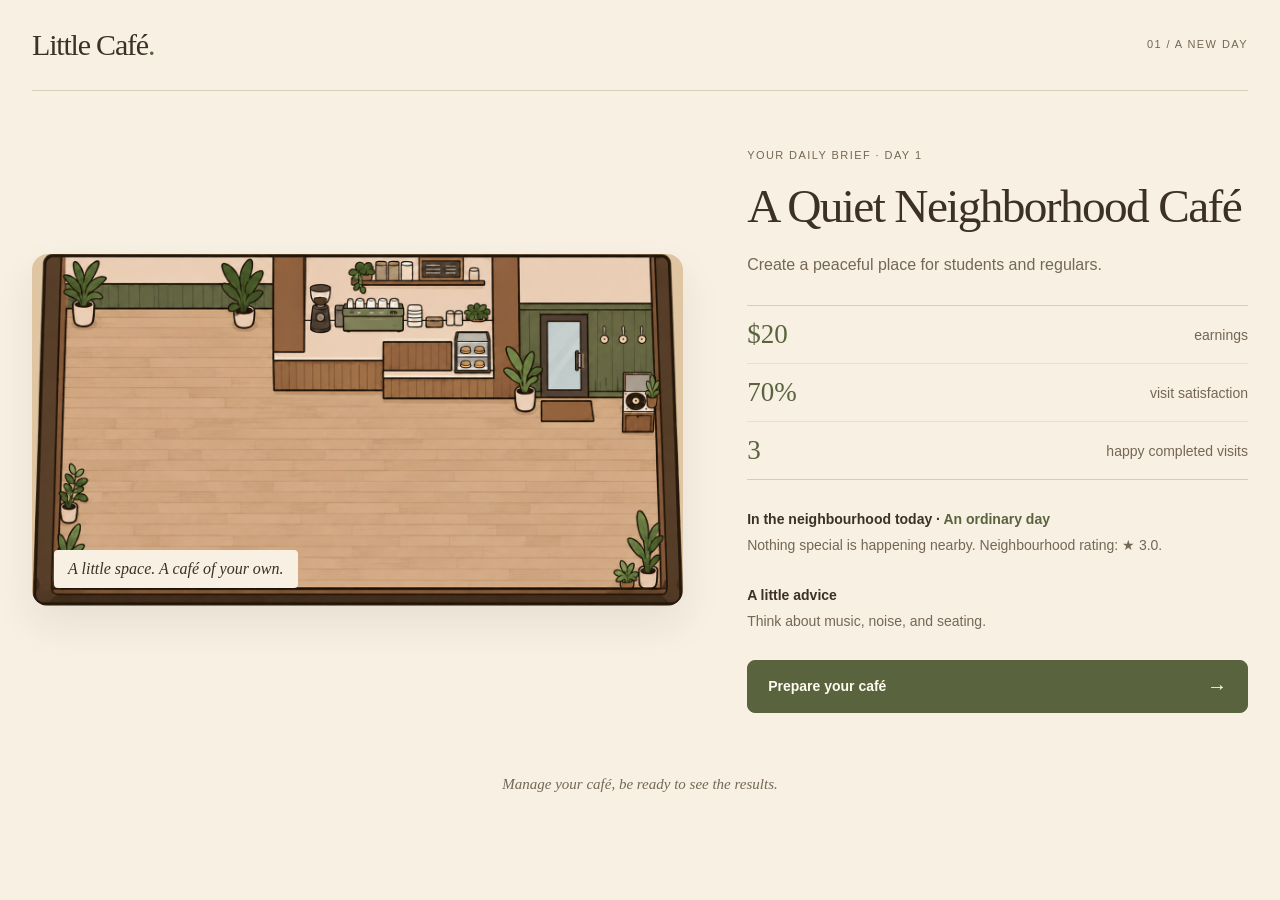
==== Tiny Café Game/index.html @ bda1842e "Game/customer interaction more present/visual" ====
<!DOCTYPE html>
<html lang="en">
<head>
  <meta charset="UTF-8">
  <meta name="viewport" content="width=device-width, initial-scale=1.0">
  <title>Little Café</title>
  <link rel="stylesheet" href="style.css">
</head>
<body>
  <section id="scenario" class="screen active" aria-labelledby="missionTitle">
    <header class="page-header">
      <span class="wordmark">Little Café<span class="wordmark-dot">.</span></span>
      <span class="step-label">01 / A new day</span>
    </header>
    <main class="briefing-layout">
      <div class="welcome-art">
        <img src="assets/scene.png" alt="A warm wooden café with an olive green counter and leafy plants.">
        <span class="art-caption">A little space. A café of your own.</span>
      </div>
      <div class="briefing-paper">
        <p class="eyebrow">Your daily brief · Day <span id="missionDay">1</span></p>
        <h1 id="missionTitle">A new day at the café</h1>
        <p id="missionDescription" class="intro"></p>
        <ul id="missionGoals" class="mission-goals" aria-label="Today's goals"></ul>
        <p class="hint"><span>In the neighbourhood today · <b id="trendTitle"></b></span><span id="trendText"></span></p>
        <p class="hint"><span>A little advice</span><span id="missionHint"></span></p>
        <button class="primary" onclick="showScreen('setup')">Prepare your café <span aria-hidden="true">→</span></button>
      </div>
    </main>
    <p class="page-note">Manage your café, be ready to see the results.</p>
  </section>

  <section id="setup" class="screen" aria-labelledby="setupTitle">
    <header class="page-header">
      <span class="wordmark">Little Café<span class="wordmark-dot">.</span></span>
      <span class="step-label">02 / Before opening · Day <span id="setupDay">1</span></span>
    </header>
    <div class="setup-heading">
      <div><h1 id="setupTitle">Make room for a good day.</h1></div>
      <div class="budget-total"><span>Available to spend</span><strong>$<span id="budget">150</span></strong></div>
    </div>
    <main class="setup-body">
      <div class="setup-preview">
        <canvas id="setupCanvas" width="1000" height="542" aria-label="Live preview of your café and its furniture"></canvas>
        <div class="preview-legend">
          <span>Click a table price tag to add seating</span><span hidden><b id="previewTables"></b><b id="previewWifi"></b><b id="previewSound"></b></span>
        </div>
        <section class="shop-catalogue" aria-labelledby="shopTitle">
          <div class="section-heading"><h2 id="shopTitle">Make it yours</h2><small>Click an item to buy</small></div>
          <div class="shop shop-grid">
            <button class="shop-card" data-upgrade="tables" data-cost="40" onclick="buyUpgrade('tables', 40)" aria-label="Buy an extra table for 40 dollars" title="More seats; more demand on your staff.">
              <span class="shop-card-art"><canvas id="shopTableCanvas" width="240" height="164" aria-hidden="true"></canvas></span>
              <span class="shop-card-caption"><span class="shop-card-name">Table</span><span id="tablesPrice" class="shop-card-price">$40</span></span>
              <span class="shop-card-detail"><span id="tables">3</span>/6 tables · <span id="shopTableSeats">2 seats next</span></span>
            </button>
            <button class="shop-card" data-upgrade="wifi" data-cost="50" onclick="buyUpgrade('wifi', 50)" aria-label="Upgrade Wi-Fi for 50 dollars" title="Attracts students; longer visits and a greater chance of a second drink.">
              <span class="shop-card-art shop-icon-art"><svg viewBox="0 0 64 64" fill="none" stroke="currentColor" stroke-width="3" stroke-linecap="round" aria-hidden="true"><path d="M10 25a34 34 0 0 1 44 0M18 34a22 22 0 0 1 28 0M26 43a10 10 0 0 1 12 0"/><circle cx="32" cy="51" r="2" fill="currentColor" stroke="none"/></svg></span>
              <span class="shop-card-caption"><span class="shop-card-name">Wi-Fi</span><span id="wifiPrice" class="shop-card-price">$50</span></span>
              <span class="shop-card-detail">Level <span id="wifi">0</span>/3 · longer visits</span>
            </button>
            <button class="shop-card" data-upgrade="sound" data-cost="45" onclick="buyUpgrade('sound', 45)" aria-label="Buy sound panels for 45 dollars" title="Reduces distraction, but also dampens the buzz between social guests.">
              <span class="shop-card-art shop-icon-art"><svg viewBox="0 0 64 64" fill="none" stroke="currentColor" stroke-width="3" stroke-linecap="round" stroke-linejoin="round" aria-hidden="true"><path d="M13 26h10l12-10v32L23 38H13zM44 25a13 13 0 0 1 0 14M51 19a22 22 0 0 1 0 26"/><path d="m12 51 40-40" stroke="var(--wood)" stroke-width="4"/></svg></span>
              <span class="shop-card-caption"><span class="shop-card-name">Acoustics</span><span id="soundPrice" class="shop-card-price">$45</span></span>
              <span class="shop-card-detail">Level <span id="sound">0</span>/3 · a quieter room</span>
            </button>
            <button id="hireButton" class="shop-card" onclick="hireStaff()" aria-label="Hire a barista for 60 dollars" title="Another pair of hands for the counter or floor.">
              <span class="shop-card-art shop-icon-art"><svg viewBox="0 0 64 64" fill="none" stroke="currentColor" stroke-width="3" stroke-linecap="round" stroke-linejoin="round" aria-hidden="true"><path d="M24 13v10l-9 10v23h34V33l-9-10V13zM24 13h16M24 23h16M25 37h14v9H25zM15 35 8 27M49 35l7-8"/></svg></span>
              <span class="shop-card-caption"><span class="shop-card-name">Barista</span><span id="staffPrice" class="shop-card-price">$60</span></span>
              <span class="shop-card-detail"><span id="staffCount">1</span>/3 staff · extra help</span>
            </button>
          </div>
        </section>
      </div>
      <aside class="setup-sidebar" aria-label="Shop and café settings">
        <div class="setup-settings">
          <h2>Today’s atmosphere</h2>
          <label for="price">Coffee price <strong>$<span id="priceValue">5</span></strong></label>
          <input type="range" id="price" min="3" max="8" value="5">
          <details class="shop-demand"><summary>Who will this price attract?</summary><div id="priceImpact" class="price-outlook" aria-label="Estimated usual-menu espresso demand by customer type"></div><p class="tradeoff-note">Students pay $1 less.</p></details>
          <label for="music">Music volume <strong><span id="musicValue">3</span>/10</strong></label>
          <input type="range" id="music" min="0" max="10" value="3">
        </div>
        <details class="shop-prep">
          <summary><span>Supplies</span><small id="shopStockSummary"></small></summary>
          <div class="counter-prep"><div id="setupSupplies"></div><p class="muted">Unused supplies carry over.</p></div>
        </details>
        <details class="shop-prep">
          <summary><span>Today’s special</span><small id="shopSpecialSummary">Usual menu</small></summary>
          <div class="counter-prep">
          <label for="specialKind">Offer</label><select id="specialKind" onchange="setDailySpecial()"><option value="none">Usual menu only</option><option value="quick">Express espresso</option><option value="pastry">Coffee + pastry</option></select>
          <div class="special-fields"><label for="specialPrice">Price ($)<input id="specialPrice" type="number" min="2" max="12" step="1" value="4" onchange="setDailySpecial()"></label><label for="specialLimit">Quantity<input id="specialLimit" type="number" min="1" max="10" step="1" value="5" onchange="setDailySpecial()"></label></div>
          <p id="specialDescription" class="muted"></p>
          </div>
        </details>
        <footer class="setup-actions">
          <p id="message" role="status"></p>
          <button class="primary" onclick="startDay()">Open the doors <span aria-hidden="true">→</span></button>
        </footer>
      </aside>
    </main>
  </section>

  <section id="play" class="screen" aria-label="Café gameplay">
    <div class="game-layout">
      <header class="game-header">
        <div class="game-heading"><span class="wordmark">Little Café<span class="wordmark-dot">.</span></span><p id="activeMission"></p><p id="phaseLine"><b id="phaseName"></b> · <span id="trendName"></span></p></div>
        <div class="game-stats" aria-label="Today's progress">
          <div class="time-stat"><span>Time left</span><strong><span id="time">60</span><small>s</small></strong></div>
          <div><span>Earnings</span><strong>$<span id="sales">0</span><small> / $<span id="salesGoal">20</span></small></strong></div>
          <div><span>Happy visits</span><strong><span id="happy">0</span><small> / <span id="happyGoal">3</span></small></strong></div>
        </div>
      </header>
      <div class="manager-toolbar">
        <button id="pauseButton" onclick="togglePause()">⏸ Pause</button>
        <label>Pace <select id="speedControl" onchange="gameSpeed = Number(this.value)"><option value="0.65">Slow</option><option value="1">Normal</option></select></label>
        <button id="counterStatus" onclick="openFocus('machine')">Counter supplies & tray</button>
        <span id="roomStatus">♫ <span id="liveNoiseLabel">Quiet</span></span>
      </div>
      <div id="managerWork" class="manager-work" hidden><span id="managerTaskName"></span><progress id="managerTaskProgress" value="0" max="100" aria-label="Your task progress"></progress></div>
      <div class="room-workspace">
        <main id="cafeArea" class="cafe-area">
          <div id="sceneStage" class="scene-stage">
            <canvas id="cafeCanvas" width="1000" height="542" aria-label="Drag a guest to another table to move their whole party. Click guests or tables for actions, or the machine for drink orders."></canvas>
            <div id="seatingPreviewTip" class="seating-preview-tip" hidden role="status" aria-live="polite"></div>
            <section id="problemPopover" class="problem-popover" hidden aria-labelledby="problemPopoverTitle"></section>
            <div id="carryingBanner" class="carrying-banner" role="status" hidden></div>
            <section id="sceneActionPanel" class="service-dock scene-action-panel" hidden aria-labelledby="orderStatus">
              <div class="scene-panel-heading"><div class="service-instruction"><strong id="orderStatus">Select a guest, table, or request</strong><p id="serviceHelp">Staff handle orders and delivery. You manage the room.</p></div><button class="scene-panel-close" onclick="openFocus('none')" aria-label="Close actions">×</button></div>
              <div id="focusControls" class="focus-controls"></div>
              <div id="customerControls" class="customer-controls" hidden>
                <div class="customer-summary"><span id="selectedCustomer">None</span><label for="selectedPatience" id="patienceLabel">Patience</label><progress id="selectedPatience" max="100" value="100">100%</progress></div>
                <div id="partyOrderList" class="party-orders" aria-label="Party drink orders"></div>
                <div class="table-actions main-actions">
                  <button id="helpDrinkButton" onclick="helpSelectedDrink()">☕ Help deliver</button>
                  <button id="priorityButton" onclick="customerAction('priority')">↑ Prioritize</button>
                  <button id="waterButton" onclick="offerWater()">💧 Water · $2</button>
                  <button id="calmButton" onclick="customerAction('calm')">🤫 Ask for quiet</button>
                </div>
                <p id="customerIssue"></p>
                <details class="more-actions"><summary>Other actions & keyboard move</summary><div class="table-actions">
                  <label>Move party to <select id="moveTable"></select></label><button id="moveButton" onclick="moveSelectedParty()">Move · mood −4 each</button>
                  <button id="refundButton" onclick="customerAction('refund')">Refund · $3 / mood +25</button><button id="finishButton" onclick="customerAction('finish')">Finish visit · mood −8 each</button>
                </div></details>
                <span id="waterStatus" class="water-status" role="status"></span>
              </div>
            </section>
          </div>
          <p id="dragHint" class="drag-hint" role="status" hidden></p>
          <div id="roomInsights" class="room-insights" aria-label="Live table relationships"></div>
          <div class="visual-legend compact-legend" aria-label="Room status key">
            <span title="Drag a guest to move their party">↔ Move</span>
            <span title="A filling cup shows brewing progress">☕ Brewing</span>
            <span title="A check marks a drink ready for delivery">✓ Ready</span>
            <span title="Patience rings appear for selected guests or urgent waits">◔ Patience</span>
            <span class="company-key" title="Olive connections show helpful company">+ Company</span>
            <span class="distraction-key" title="Rust warnings show a problem or distraction">! Needs help</span>
          </div>
          <div class="staff-row" id="staffRow" aria-label="Staff"></div>
        </main>
        <aside class="attention-panel" aria-label="Needs attention">
          <h2>Needs attention</h2>
          <section id="seatingPlanner" class="seating-planner" hidden aria-labelledby="seatingPlannerTitle">
            <button class="text-button" onclick="openFocus('none')">← Back to the waiting list</button>
            <h3 id="seatingPlannerTitle">Seating forecast</h3>
            <div id="seatingOptions"></div>
          </section>
          <section class="waiting-room" aria-label="Waiting parties"><h3>🚪 At the door</h3><div id="waitingList"></div></section>
          <section class="inbox" aria-labelledby="inboxTitle"><h3 id="inboxTitle">💬 Requests <small id="inboxCount"></small></h3><div id="inboxList"></div></section>
          <section class="board" aria-labelledby="boardTitle"><h3 id="boardTitle">🔖 Bookings</h3><div id="boardList"></div></section>
          <section aria-label="Problems to handle"><h3>On the floor</h3><div id="problemList"></div></section>
          <section aria-label="Customer concerns"><h3>⚑ In the room</h3><div id="concernList"></div></section>
        </aside>
      </div>
      <p id="actionFeedback" class="action-feedback" role="status" aria-live="polite">Choose a waiting group to seat them.</p>
      <footer class="game-footer">
        <div class="music-control"><label for="liveMusic">♫ Music</label><input type="range" id="liveMusic" min="0" max="10" value="3"><output id="liveMusicValue" for="liveMusic">3</output></div>
        <button class="text-button" onclick="endDay()">Close early</button>
      </footer>
      <div class="game-drawers"><details><summary>Room overview</summary><div id="roomOverview" class="table-actions" aria-label="Select a table"></div></details>
        <details id="dayDetails"><summary>Day details</summary><div class="identity-bar"><span>Café identity</span><div class="identity-track"><i id="id-student" style="background:#90a8bb">Students</i><i id="id-social" style="background:#d99c88">Social</i><i id="id-regular" style="background:#d6b274">Regulars</i></div></div><div class="detail-stats">
          <div><span>Orders served</span><strong id="served">0</strong></div>
          <div><span>Turned away</span><strong id="turnedAway">0</strong></div>
          <div><span>Noise level</span><strong id="noise">0</strong></div>
          <div><span>Visit satisfaction</span><strong><span id="liveSatisfaction">0</span>% <small>/ <span id="satisfactionGoal">70</span>%</small></strong></div>
        </div><p class="muted">Happy visits and satisfaction count when customers finish their visit. Water costs are included in earnings.</p></details>
        <details id="eventHistory"><summary>Event history</summary><p id="gameMessage">The doors are open.</p><div id="eventLog"></div></details>
        <details><summary>How to play</summary><p>Room symbols: brief hearts or study marks show helpful neighbours; exclamation marks show distraction. Bright connections and signed mood segments appear when an effect starts, then fade. Hover or focus a seating option to preview a named consequence. Small filling cups show brewing; checks mark ready drinks. Patience rings appear when a guest is selected or needs attention. Olive links mean good company; rust links mean distraction. Warm floor shading indicates noise. Bookmarks mark reserved tables. A ring and countdown beside a warning show cleaning or repair progress.</p><p>Choose a waiting group, then a highlighted table or a table button. Drag any seated guest to a highlighted table to move their whole party. Time is held while dragging; release outside a table or press Escape to cancel. Moving costs 4 mood per guest, keeps their drinks, and leaves the old table dirty. You can also move parties using the menu under Other actions. Staff take orders, brew, and deliver automatically while working. Hover or select a table to see its occupancy. Click guests to see their party’s drinks and relevant actions. The machine opens the counter: use Supplies to restock, Tray to load or deliver, Special to manage the offer, and Orders to see named drinks. Pick up a ready order to highlight its recipient, then click that guest or Deliver. Your tray holds up to three drinks. Load it at the counter, then click a highlighted table or its Serve button to deliver that table's drinks. Staff leave carried drinks alone. Cups, milk and pastries are finite: restock at the counter or pay extra for delivery. Specials change arrivals and visit length. Student visits last at most 20 seconds after their first drink. Content students may ask for one more tea or espresso; Wi-Fi makes this more likely. Follow-up drinks keep the original departure time. Click a spill or warning marker to handle it yourself or delegate. Your physical tasks take time, while seating and decisions remain available. Unfinished supply orders are refunded at closing. Water refills one guest’s patience for $2; asking a social party for quiet reduces noise for 12 seconds. Bookings and requests open here too. Pause freezes timers while you decide.</p></details>
      </div>
    </div>
  </section>

  <section id="results" class="screen" aria-labelledby="resultTitle">
    <header class="page-header"><span class="wordmark">Little Café<span class="wordmark-dot">.</span></span><span class="step-label">04 / After closing</span></header>
    <main class="receipt">
      <p class="eyebrow">Little Café · Daily receipt</p>
      <h1 id="resultTitle">Day complete</h1>
      <p id="resultMessage" class="muted"></p>
      <div id="resultGoals" class="result-goals"></div>
      <div class="receipt-total"><span>Money for your next day</span><strong>$<span id="resultMoney">0</span></strong></div>
      <section id="emergenceSummary" class="emergence-summary" hidden aria-labelledby="emergenceSummaryTitle">
        <h2 id="emergenceSummaryTitle">Moments that shaped the day</h2>
        <ul id="emergenceMoments"></ul>
      </section>
      <section class="reviews" aria-labelledby="reviewsTitle">
        <h2 id="reviewsTitle">What people said</h2>
        <p id="resultRating" class="muted"></p>
        <div id="resultReviews"></div>
      </section>
      <details class="receipt-details"><summary>A closer look at your day</summary>
        <h2>Customer visits</h2><p id="resultCustomers"></p>
        <h2>Your choices & their effects</h2><p id="resultEffects"></p>
        <h2>Your café's character</h2><p id="resultIdentity"></p>
        <h2>What happened, and why</h2><p id="resultStory"></p>
      </details>
      <button class="primary" onclick="nextDay()">A new day <span aria-hidden="true">→</span></button>
    </main>
  </section>
  <script src="script.js"></script>
</body>
</html>
---- Tiny Café Game/style.css ----
:root {
  --paper: #f7f0e3;
  --cream: #fffaf0;
  --ink: #3d3025;
  --muted: #766755;
  --olive: #59633d;
  --olive-light: #e5e7d7;
  --wood: #a7784e;
  --line: #d9cbb5;
  --water: #467080;
  --rust: #98573c;
  font-family: -apple-system, BlinkMacSystemFont, "Segoe UI", sans-serif;
  color: var(--ink);
  background: var(--paper);
  font-synthesis: none;
}

* {
  box-sizing: border-box;
}

body {
  margin: 0;
}

[hidden] {
  display: none !important;
}

button,
input {
  font: inherit;
}

button {
  border: 1px solid var(--line);
  border-radius: 8px;
  background: var(--cream);
  color: var(--ink);
  padding: 10px 16px;
  cursor: pointer;
  font-size: 14px;
  font-weight: 600;
  transition: background .15s;
}

button:hover:not(:disabled) {
  background: var(--olive-light);
}

button:disabled {
  opacity: .5;
  cursor: default;
}

button:focus-visible,
summary:focus-visible,
input:focus-visible {
  outline: 3px solid var(--wood);
  outline-offset: 4px;
}

.primary {
  background: var(--olive);
  color: var(--cream);
  border-color: var(--olive);
  display: flex;
  align-items: center;
  justify-content: space-between;
  gap: 30px;
  padding: 14px 20px;
}

.primary:hover:not(:disabled) {
  background: #454e2d;
}

.primary span {
  font-size: 20px;
  font-weight: 400;
}

h1,
h2,
h3,
.wordmark {
  font-family: Georgia, "Times New Roman", serif;
  font-weight: 400;
}

h1 {
  font-size: clamp(32px, 3.7vw, 52px);
  line-height: 1.08;
  margin: 0 0 20px;
  letter-spacing: -.035em;
}

h2 {
  font-size: 23px;
  margin: 0;
}

h3 {
  font-size: 19px;
  margin: 0 0 5px;
}

p {
  line-height: 1.6;
}

.screen {
  display: none;
  width: min(100% - 64px, 1320px);
  margin: 0 auto;
  padding-bottom: 40px;
}

.screen.active {
  display: block;
}

.page-header {
  display: flex;
  justify-content: space-between;
  align-items: center;
  gap: 20px;
  padding: 28px 0;
  border-bottom: 1px solid var(--line);
  margin-bottom: 38px;
}

.wordmark {
  font-size: 30px;
  letter-spacing: -.04em;
  white-space: nowrap;
}

.wordmark-dot {
  color: var(--olive);
}

.step-label,
.eyebrow {
  text-transform: uppercase;
  font-size: 11px;
  letter-spacing: .13em;
  color: var(--muted);
  line-height: 1.6;
}

.eyebrow {
  margin: 0 0 16px;
}

.muted,
small {
  color: var(--muted);
}

.briefing-layout {
  display: grid;
  grid-template-columns: 1.3fr 1fr;
  align-items: center;
  gap: clamp(30px, 5vw, 80px);
  min-height: 65vh;
}

.welcome-art {
  position: relative;
  aspect-ratio: 1416 / 767;
  overflow: hidden;
  border-radius: 16px;
  background: #dfc5a1;
  box-shadow: 0 18px 40px #49362615;
}

.welcome-art img {
  position: absolute;
  width: 102.26%;
  max-width: none;
  left: -1.27%;
  top: -20.73%;
}

.art-caption {
  position: absolute;
  bottom: 18px;
  left: 22px;
  right: 22px;
  font: italic 16px Georgia, serif;
  background: var(--paper);
  padding: 10px 14px;
  border-radius: 4px;
  width: fit-content;
}

.briefing-paper {
  padding: 18px 0;
}

.intro {
  color: var(--muted);
  font-size: 16px;
}

.mission-goals {
  list-style: none;
  padding: 0;
  margin: 28px 0;
  border-block: 1px solid var(--line);
}

.mission-goals li {
  display: flex;
  justify-content: space-between;
  gap: 20px;
  align-items: center;
  padding: 13px 0;
}

.mission-goals li + li {
  border-top: 1px solid #d9cbb575;
}

.mission-goals strong {
  font: 27px Georgia, serif;
  color: var(--olive);
}

.mission-goals span {
  font-size: 14px;
  color: var(--muted);
}

.hint {
  margin: 0 0 28px;
  color: var(--muted);
  font-size: 14px;
}

.hint > span:first-child {
  display: block;
  color: var(--ink);
  font-weight: 600;
  margin-bottom: 3px;
}

.briefing-paper > button {
  width: 100%;
}

.page-note {
  color: var(--muted);
  font: italic 15px Georgia, serif;
  text-align: center;
  margin-top: 45px;
}

/* Prepare: let the artwork breathe beside a short, readable shopping list. */

.setup-heading {
  display: flex;
  justify-content: space-between;
  gap: 20px;
  align-items: center;
  margin-bottom: 25px;
}

.setup-heading .eyebrow {
  margin-bottom: 8px;
}

.setup-heading h1 {
  margin: 0;
}

.budget-total {
  text-align: right;
}

.budget-total > span {
  color: var(--muted);
  font-size: 12px;
  display: block;
}

.budget-total > strong {
  font: 38px Georgia, serif;
  color: var(--olive);
}

.setup-body {
  display: grid;
  grid-template-columns: minmax(0, 1.9fr) minmax(285px, 1fr);
  gap: 36px;
  align-items: start;
}

canvas {
  display: block;
  width: 100%;
  aspect-ratio: 1000 / 542;
  object-fit: contain;
}

#setupCanvas,
#cafeCanvas {
  border-radius: 12px;
  background: #dfc5a1;
}

#setupCanvas {
  height: auto;
  margin-top: 6px;
}

.preview-legend {
  display: flex;
  gap: 22px;
  flex-wrap: wrap;
  font-size: 12px;
  color: var(--muted);
  padding: 17px 0;
  border-bottom: 1px solid var(--line);
}

.preview-legend b {
  color: var(--ink);
  font-weight: 600;
}

.prediction-box {
  max-width: 650px;
  padding-top: 23px;
}

.prediction-box h2 {
  font-size: 21px;
}

.prediction-box p {
  font-size: 14px;
  color: var(--muted);
  margin: 8px 0 0;
}

.setup-sidebar {
  padding: 5px 0 0 25px;
  border-left: 1px solid var(--line);
}

.section-heading {
  display: flex;
  justify-content: space-between;
  align-items: baseline;
  gap: 10px;
}

.section-heading h2 {
  font-size: 22px;
}

.section-heading small {
  font-size: 11px;
  white-space: nowrap;
}

.item {
  display: flex;
  justify-content: space-between;
  align-items: center;
  gap: 16px;
  border-bottom: 1px solid var(--line);
  padding: 18px 0;
}

.item p {
  margin: 0 0 4px;
  color: var(--muted);
  font-size: 12px;
}

.item small {
  font-size: 11px;
}

.item button {
  min-width: 60px;
  color: var(--olive);
}

.setup-settings {
  margin-top: 26px;
}

.setup-settings h2 {
  font-size: 22px;
  margin-bottom: 18px;
}

.setup-settings label {
  display: flex;
  justify-content: space-between;
  font-size: 13px;
  margin-top: 16px;
}

.setup-settings label strong {
  color: var(--olive);
  font-weight: 600;
}

input[type="range"] {
  accent-color: var(--olive);
  cursor: pointer;
  height: 24px;
  margin: 8px 0 0;
}

.setup-settings input {
  width: 100%;
}

.setup-actions {
  margin-top: 18px;
}

.setup-actions p {
  min-height: 22px;
  font-size: 12px;
  color: var(--muted);
  margin: 0 0 12px;
}

.setup-actions button {
  width: 100%;
}

/* Open: one uninterrupted room, a slim header, and contextual controls below. */

#play {
  width: min(100% - 48px, 1280px);
  padding-bottom: 25px;
}

.game-layout {
  display: flex;
  flex-direction: column;
  gap: 0;
}

.game-header {
  display: flex;
  flex-wrap: wrap;
  justify-content: space-between;
  gap: 12px 24px;
  align-items: center;
  padding: 20px 0 16px;
}

.game-heading {
  flex: 1 1 220px;
  min-width: 0;
}

.game-heading .wordmark {
  font-size: 26px;
}

.game-heading p {
  font-size: 12px;
  color: var(--muted);
  margin: 4px 0 0;
}

.game-stats {
  display: flex;
  gap: 28px;
  flex-shrink: 0;
}

.game-stats > div > span {
  display: block;
  font-size: 10px;
  letter-spacing: .08em;
  text-transform: uppercase;
  color: var(--muted);
  margin-bottom: 4px;
}

.game-stats strong {
  display: block;
  font: 26px Georgia, serif;
  font-variant-numeric: tabular-nums;
}

.game-stats strong small {
  font: 12px -apple-system, BlinkMacSystemFont, "Segoe UI", sans-serif;
}

.time-stat {
  padding-right: 26px;
  border-right: 1px solid var(--line);
}

.time-stat.is-urgent strong {
  color: var(--rust);
}

.cafe-area {
  width: 100%;
}

#cafeCanvas {
  width: min(100%, 118dvh);
  height: auto;
  margin: 0 auto;
  cursor: pointer;
}

.service-dock {
  display: flex;
  justify-content: space-between;
  align-items: center;
  gap: 22px;
  padding: 15px 0;
  min-height: 80px;
  border-bottom: 1px solid var(--line);
}

.service-instruction {
  flex: 1;
  min-width: 180px;
}

.service-instruction strong {
  font-size: 14px;
  color: var(--olive);
}

.service-instruction p {
  font-size: 13px;
  margin: 4px 0 0;
  color: var(--muted);
}

.customer-controls {
  display: grid;
  grid-template-columns: minmax(125px, 1fr) auto;
  align-items: center;
  gap: 6px 16px;
  padding-left: 24px;
  border-left: 1px solid var(--line);
  max-width: 480px;
}

#selectedCustomer {
  display: block;
  font-size: 12px;
  text-transform: capitalize;
}

#patienceLabel {
  display: block;
  font-size: 10px;
  margin-top: 5px;
  color: var(--muted);
}

progress {
  display: block;
  width: 100%;
  height: 5px;
  border: 0;
  background: var(--olive-light);
  accent-color: var(--olive);
  border-radius: 4px;
  overflow: hidden;
  margin-top: 5px;
}

progress::-webkit-progress-bar {
  background: var(--olive-light);
}

progress::-webkit-progress-value {
  background: var(--olive);
}

progress::-moz-progress-bar {
  background: var(--olive);
}

#waterButton {
  color: var(--water);
  border-color: #a8bec3;
  background: #edf2ee;
  white-space: nowrap;
}

#waterButton:hover:not(:disabled) {
  background: #dce8e5;
}

.water-status {
  font-size: 11px;
  color: var(--water);
  grid-column: 1 / -1;
}

.water-status:empty {
  display: none;
}

.game-footer {
  display: flex;
  align-items: center;
  gap: 24px;
  padding: 12px 0;
}

#gameMessage {
  flex: 1;
  font-size: 12px;
  color: var(--muted);
  margin: 0;
  min-width: 0;
}

.music-control {
  display: flex;
  align-items: center;
  gap: 10px;
  font-size: 12px;
  color: var(--muted);
}

.music-control input {
  width: 80px;
  margin: 0;
}

.music-control output {
  min-width: 16px;
  font-variant-numeric: tabular-nums;
}

.text-button {
  padding: 8px 0;
  background: transparent;
  border: 0;
  color: var(--muted);
  font-size: 12px;
  text-decoration: underline;
  text-underline-offset: 4px;
}

.game-drawers {
  display: flex;
  gap: 30px;
  border-top: 1px solid var(--line);
  flex-wrap: wrap;
}

details {
  font-size: 13px;
}

summary {
  cursor: pointer;
  padding: 14px 0;
  font-weight: 500;
  color: var(--muted);
}

summary:hover {
  color: var(--ink);
}

.game-drawers details[open] {
  flex: 1 0 100%;
  order: 1;
}

.game-drawers details > p {
  max-width: 850px;
}

.detail-stats {
  display: flex;
  gap: 40px;
  flex-wrap: wrap;
  padding: 10px 0;
}

.detail-stats span {
  color: var(--muted);
  font-size: 12px;
}

.detail-stats > div > span {
  display: block;
  margin-bottom: 6px;
}

.detail-stats strong {
  font-weight: 500;
  font-size: 20px;
}

#eventLog {
  max-height: 220px;
  overflow-y: auto;
  padding: 4px 0 15px;
}

.event {
  padding: 8px 12px;
  border-left: 2px solid var(--olive);
  margin: 5px 0;
  background: #fffaf080;
  color: var(--muted);
  line-height: 1.5;
}

.event.warning {
  border-color: var(--rust);
}

/* Close: a paper receipt with the essentials first. */

.receipt {
  max-width: 650px;
  margin: 0 auto;
  padding: 38px clamp(22px, 4vw, 52px);
  background: var(--cream);
  border: 1px solid var(--line);
  border-radius: 4px;
  box-shadow: 0 12px 35px #4936260a;
}

.receipt > .eyebrow {
  text-align: center;
}

.receipt h1 {
  text-align: center;
  font-size: 36px;
  margin: 20px 0 10px;
}

.receipt > .muted {
  text-align: center;
  font-size: 13px;
  margin: 0 0 28px;
}

.result-goal {
  padding: 15px 0;
  border-top: 1px dashed var(--line);
}

.goal-line {
  display: flex;
  flex-wrap: wrap;
  justify-content: space-between;
  align-items: baseline;
  gap: 6px 15px;
}

.goal-line strong {
  font-size: 13px;
  font-weight: 500;
}

.goal-line span {
  color: var(--muted);
  font-size: 12px;
  font-variant-numeric: tabular-nums;
}

.goal-line .goal-met {
  color: var(--olive);
}

.result-goal progress {
  height: 5px;
  margin-top: 12px;
}

.receipt-total {
  display: flex;
  flex-wrap: wrap;
  justify-content: space-between;
  align-items: center;
  gap: 20px;
  padding: 24px 0;
  margin-top: 12px;
  border-block: 1px solid var(--ink);
  font-size: 13px;
}

.receipt-total strong {
  font: 34px Georgia, serif;
  color: var(--olive);
}

.receipt-details {
  margin-top: 9px;
}

.receipt-details h2 {
  font-size: 20px;
  margin: 16px 0 8px;
}

.receipt-details p {
  white-space: pre-line;
  color: var(--muted);
  font-size: 13px;
}

.receipt > button {
  width: 100%;
  margin-top: 22px;
}

.identity-bar {
  display: flex;
  align-items: center;
  gap: 14px;
  padding: 12px 0;
  font-size: 12px;
  color: var(--muted);
  border-bottom: 1px solid var(--line);
}

.identity-track {
  flex: 1;
  display: flex;
  gap: 2px;
  height: 22px;
  border-radius: 11px;
  overflow: hidden;
}

.identity-track i {
  flex: 1 1 0;
  min-width: 0;
  overflow: hidden;
  white-space: nowrap;
  display: flex;
  align-items: center;
  justify-content: center;
  font: 11px -apple-system, BlinkMacSystemFont, "Segoe UI", sans-serif;
  color: var(--ink);
  transition: flex-grow .6s;
}

@media (prefers-reduced-motion: reduce) {
  .identity-track i {
    transition: none;
  }
}

.staff-row {
  display: flex;
  gap: 22px;
  flex-wrap: wrap;
  padding: 12px 0;
  border-bottom: 1px solid var(--line);
}

.staff {
  display: grid;
  grid-template-columns: minmax(0, 1fr) auto;
  flex: 0 1 220px;
  min-width: 0;
  align-items: center;
  gap: 4px 12px;
  font-size: 12px;
}

.staff > b {
  grid-column: 1;
  grid-row: 1;
}

.staff small {
  grid-column: 1;
  grid-row: 2;
  overflow-wrap: break-word;
  color: var(--muted);
}

.staff button {
  grid-column: 2;
  grid-row: 1 / span 2;
  padding: 6px 10px;
  font-size: 11px;
}

.staff progress {
  grid-column: 1 / -1;
  width: 100%;
  margin-top: 2px;
}

/* Requests inbox and reservation board. */

.desk {
  display: grid;
  grid-template-columns: 1.5fr 1fr;
  gap: 32px;
  padding: 14px 0 18px;
  border-bottom: 1px solid var(--line);
}

.desk h2 {
  font-size: 18px;
  display: flex;
  justify-content: space-between;
  align-items: baseline;
  gap: 10px;
  margin-bottom: 8px;
}

.desk h2 small {
  font: 11px -apple-system, BlinkMacSystemFont, "Segoe UI", sans-serif;
}

.request {
  display: flex;
  justify-content: space-between;
  align-items: center;
  gap: 16px;
  padding: 10px 12px;
  margin: 6px 0;
  background: var(--cream);
  border: 1px solid var(--line);
  border-left: 3px solid var(--olive);
  border-radius: 6px;
}

.request > div:first-child {
  flex: 1;
  min-width: 0;
}

.request strong {
  font-size: 13px;
}

.request p {
  font-size: 12px;
  line-height: 1.4;
  margin: 2px 0 7px;
  color: var(--muted);
}

.request progress {
  height: 3px;
  margin-top: 0;
}

.request-actions {
  display: flex;
  gap: 6px;
  flex-shrink: 0;
}

.request-actions button {
  padding: 6px 11px;
  font-size: 12px;
}

.request-actions .yes {
  background: var(--olive);
  color: var(--cream);
  border-color: var(--olive);
}

.request-actions .yes:hover:not(:disabled) {
  background: #454e2d;
}

.empty {
  font-size: 12px;
  margin: 6px 0;
}

.board-row {
  display: flex;
  align-items: center;
  gap: 10px;
  padding: 8px 0;
  border-bottom: 1px solid #d9cbb575;
}

.board-row strong {
  display: block;
  font-size: 13px;
}

.board-row small {
  font-size: 11px;
}

.board-row.blocked small {
  color: var(--rust);
}

.board-row.seated,
.board-row.missed {
  opacity: .6;
}

.board-row.live small {
  color: var(--olive);
}

/* Phases, trends and reviews. */

#phaseLine b {
  color: var(--olive);
  font-weight: 600;
}

.trend-note {
  font-size: 13px;
  color: var(--olive);
  margin: 10px 0 0;
}

.hint b {
  font-weight: 600;
  color: var(--olive);
}

.reviews h2 {
  font-size: 20px;
  margin: 24px 0 4px;
}

.reviews > .muted {
  text-align: left;
  font-size: 12px;
  margin: 0 0 8px;
}

.review {
  padding: 12px 0;
  border-top: 1px dashed var(--line);
}

.stars {
  color: #c18f35;
  letter-spacing: .12em;
  font-size: 14px;
}

.review p {
  margin: 4px 0 2px;
  font: italic 14px/1.5 Georgia, serif;
  color: var(--ink);
}

.review small {
  font-size: 11px;
  text-transform: capitalize;
}

@media (max-width: 1000px) {
  .screen {
    width: calc(100% - 40px);
  }

  .briefing-layout {
    gap: 30px;
    grid-template-columns: 1fr 1fr;
  }

  .setup-body {
    gap: 25px;
    grid-template-columns: minmax(0, 1.5fr) minmax(275px, 1fr);
  }

  .section-heading {
    display: block;
  }
}

@media (max-width: 760px) {
  .page-header {
    margin-bottom: 25px;
    padding: 20px 0;
  }

  .wordmark {
    font-size: 26px;
  }

  .step-label {
    font-size: 9px;
  }

  .briefing-layout {
    grid-template-columns: 1fr;
    min-height: 0;
  }

  .welcome-art {
    max-width: 550px;
    width: 100%;
    margin: auto;
  }

  .briefing-paper {
    max-width: 550px;
    width: 100%;
    margin: auto;
    padding: 0;
  }

  .page-note {
    margin-top: 28px;
  }

  .setup-body {
    grid-template-columns: 1fr;
  }

  .setup-sidebar {
    border-left: 0;
    padding: 20px 0 0;
    border-top: 1px solid var(--line);
  }

  .section-heading {
    display: flex;
  }

  .prediction-box {
    padding-top: 16px;
  }

  .budget-total > strong {
    font-size: 30px;
  }

  #play {
    width: calc(100% - 28px);
  }

  .game-header {
    flex-wrap: wrap;
    padding: 16px 0;
    gap: 18px;
  }

  .game-heading {
    flex-basis: 100%;
    width: 100%;
  }

  .game-stats {
    width: 100%;
    justify-content: space-between;
    gap: 16px;
  }

  .game-stats strong {
    font-size: 23px;
  }

  .time-stat {
    padding-right: 20px;
  }

  #cafeCanvas {
    width: 100%;
  }

  .service-dock {
    flex-direction: column;
    align-items: stretch;
    gap: 12px;
  }

  .customer-controls {
    padding: 12px 0 0;
    border-left: 0;
    border-top: 1px solid var(--line);
    max-width: none;
  }

  .game-footer {
    flex-wrap: wrap;
    gap: 10px 18px;
  }

  #gameMessage {
    flex: 1 0 100%;
  }

  .game-footer .text-button {
    margin-left: auto;
  }

  .game-drawers {
    gap: 0 22px;
  }

  .desk {
    grid-template-columns: 1fr;
    gap: 14px;
  }

  .request {
    flex-direction: column;
    align-items: stretch;
  }

  .request-actions button {
    flex: 1;
  }

  .detail-stats {
    gap: 20px;
  }
}

@media (prefers-reduced-motion: reduce) {
  button {
    transition: none;
  }
}

/* One room, one attention list, one selected situation. */

select {
  font: inherit;
  color: var(--ink);
  background: var(--cream);
  border: 1px solid var(--line);
  border-radius: 6px;
  padding: 6px;
  max-width: 100%;
}

.game-layout {
  display: flex;
  flex-direction: column;
}

.manager-toolbar {
  display: flex;
  flex-wrap: wrap;
  align-items: center;
  gap: 12px;
  padding: 0 0 14px;
  font-size: 12px;
}

.manager-toolbar button {
  max-width: 100%;
  padding: 7px 12px;
}

#counterStatus {
  text-align: left;
  overflow-wrap: break-word;
}

.manager-toolbar label {
  display: flex;
  gap: 7px;
  align-items: center;
}

#roomStatus {
  margin-left: auto;
  color: var(--olive);
}

.room-workspace {
  display: grid;
  grid-template-columns: minmax(0, 1fr) 255px;
  gap: 22px;
  align-items: start;
}

.cafe-area {
  min-width: 0;
}

#cafeCanvas {
  width: 100%;
  height: auto;
}

.visual-legend {
  display: flex;
  flex-wrap: wrap;
  gap: 6px 18px;
  padding: 10px 0;
  font-size: 11px;
  color: var(--muted);
}

.attention-panel {
  background: var(--cream);
  border: 1px solid var(--line);
  border-radius: 10px;
  padding: 15px;
  min-width: 0;
}

.attention-panel h2 {
  font-size: 21px;
  margin-bottom: 12px;
}

.attention-panel h3 {
  font: 600 12px -apple-system, BlinkMacSystemFont, "Segoe UI", sans-serif;
  margin: 0 0 5px;
}

.attention-panel > section:not([hidden]) ~ section:not([hidden]) {
  border-top: 1px solid var(--line);
  margin-top: 12px;
  padding-top: 12px;
}

.attention-item {
  display: block;
  text-align: left;
  width: 100%;
  padding: 8px 9px;
  margin: 5px 0;
  background: var(--paper);
  border: 1px solid transparent;
  font-size: 12px;
}

.attention-item strong {
  display: block;
  font-weight: 500;
  line-height: 1.45;
  overflow-wrap: break-word;
}

.attention-item small {
  display: block;
  margin-top: 3px;
  font-size: 11px;
}

.attention-item.blocked {
  border-color: var(--rust);
}

.attention-item.blocked small {
  color: var(--rust);
}

.empty {
  margin: 5px 0;
  font-size: 11px;
}

.staff-row {
  gap: 12px;
  padding: 8px 0 12px;
}

.staff {
  background: var(--cream);
  padding: 8px 10px;
  border-radius: 7px;
}

.staff progress {
  height: 4px;
}

.service-dock {
  display: block;
  border: 1px solid var(--line);
  border-radius: 10px;
  background: var(--cream);
  padding: 15px 18px;
  margin-top: 14px;
  min-height: 95px;
}

.service-instruction strong {
  font: 21px Georgia, serif;
  color: var(--ink);
}

.service-instruction p {
  font-size: 13px;
  max-width: 850px;
}

.focus-controls {
  display: flex;
  gap: 8px;
  flex-wrap: wrap;
  margin-top: 12px;
  align-items: center;
}

.focus-controls:empty {
  display: none;
}

.focus-controls > .table-actions {
  display: flex;
  gap: 8px;
  flex-wrap: wrap;
}

.focus-controls button,
.table-actions button {
  font-size: 12px;
  padding: 8px 12px;
}

.focus-controls .yes {
  background: var(--olive);
  color: var(--cream);
  border-color: var(--olive);
}

.customer-controls {
  display: block;
  max-width: none;
  padding: 12px 0 0;
  border: 0;
}

.customer-summary {
  display: flex;
  flex-wrap: wrap;
  align-items: center;
  gap: 5px 14px;
  font-size: 12px;
}

#selectedCustomer {
  font-size: 12px;
}

#patienceLabel {
  font-size: 12px;
  margin: 0;
}

#selectedPatience {
  width: 100px;
  margin: 0;
}

.party-orders {
  display: flex;
  gap: 8px;
  flex-wrap: wrap;
  margin: 12px 0;
}

.party-order {
  display: flex;
  flex-direction: column;
  align-items: flex-start;
  gap: 2px;
  padding: 7px 10px;
  font-size: 12px;
}

.party-order small {
  font-size: 11px;
}

.party-order.is-selected {
  border-color: var(--olive);
  background: var(--olive-light);
}

.table-actions {
  display: flex;
  align-items: center;
  flex-wrap: wrap;
  gap: 8px;
}

.table-actions label {
  display: flex;
  gap: 7px;
  align-items: center;
  font-size: 12px;
}

#customerIssue {
  font-size: 12px;
  color: var(--muted);
  margin: 8px 0 0;
}

.more-actions summary {
  width: fit-content;
  padding: 10px 0 4px;
  font-size: 12px;
  text-decoration: underline;
  text-underline-offset: 3px;
}

.more-actions .table-actions {
  padding-top: 8px;
}

.water-status {
  display: block;
  margin-top: 6px;
}

.carrying-banner {
  background: var(--olive-light);
  border: 1px solid var(--olive);
  color: var(--ink);
  border-radius: 8px;
  padding: 12px 16px;
  margin-top: 12px;
  font-size: 14px;
}

.action-feedback {
  font-size: 13px;
  color: var(--olive);
  min-height: 38px;
  padding: 10px 0;
  margin: 0;
}

.drink-row {
  flex: 1 1 220px;
  min-width: 0;
  flex-wrap: wrap;
  display: flex;
  align-items: center;
  justify-content: space-between;
  gap: 12px;
  padding: 10px 12px;
  border: 1px solid var(--line);
  border-radius: 7px;
}

.drink-row > span {
  flex: 1 1 160px;
  min-width: 0;
  overflow-wrap: break-word;
}

.drink-row > button {
  flex-shrink: 0;
}

.drink-row b {
  display: block;
  font-size: 12px;
  font-weight: 500;
}

.drink-row small {
  display: block;
  font-size: 12px;
}

.game-footer {
  padding-top: 0;
}

.game-footer .text-button {
  margin-left: auto;
}

.game-drawers {
  margin-top: 4px;
}

@media (max-width: 850px) {
  .room-workspace {
    grid-template-columns: minmax(0, 1fr);
    gap: 12px;
  }

  .attention-panel {
    display: grid;
    grid-template-columns: repeat(2, minmax(0, 1fr));
    gap: 12px;
  }

  .attention-panel h2 {
    grid-column: 1 / -1;
    margin-bottom: 0;
  }

  .attention-panel > section:not([hidden]) ~ section:not([hidden]) {
    border: 0;
    margin: 0;
    padding: 0;
  }

  .service-dock {
    padding: 14px;
  }
}

@media (max-width: 440px) {
  .attention-panel {
    grid-template-columns: minmax(0, 1fr);
  }

  .focus-controls {
    align-items: stretch;
  }

  .drink-row {
    flex-basis: 100%;
  }

  .game-stats {
    flex-wrap: wrap;
  }

  .game-stats > div {
    min-width: 70px;
  }

  .table-actions label {
    flex-wrap: wrap;
  }

  .staff {
    flex-basis: 100%;
  }

  .goal-line > span {
    flex-basis: 100%;
  }
}

@media (pointer: coarse) {
  button,
  select {
    min-height: 44px;
  }
}

/* Emergence stays in the room; forecasts sit beside it while seating a party. */

.room-insights {
  display: flex;
  flex-wrap: wrap;
  gap: 6px;
  padding-top: 10px;
  min-height: 30px;
  font-size: 11px;
}

.room-insight {
  display: flex;
  align-items: center;
  gap: 7px;
  text-align: left;
  padding: 6px 9px;
  font-size: 11px;
  font-weight: 400;
  background: #fffaf0d9;
}

.room-insight span {
  font-weight: 700;
}

.room-insight.annoy {
  color: #98573c;
  border-color: #d9b49a;
}

.room-insight.buzz {
  color: #59633d;
  border-color: #c2cba8;
}

.insight-more {
  padding: 6px 0;
  color: var(--muted);
}

.emergence-legend {
  display: flex;
  flex-wrap: wrap;
  gap: 6px 16px;
  font-size: 10px;
  color: var(--muted);
  padding-bottom: 10px;
}

.company-key {
  color: #59633d;
}

.distraction-key {
  color: #98573c;
}

.room-workspace.is-planning {
  grid-template-columns: minmax(0, 1fr) 320px;
}

.attention-panel.is-planning > section:not(#seatingPlanner) {
  display: none;
}

.seating-planner > .text-button {
  margin-bottom: 10px;
}

#seatingOptions {
  max-height: 66dvh;
  overflow-y: auto;
  padding: 0 5px 5px 0;
  scrollbar-gutter: stable;
}

.forecast-note {
  color: var(--muted);
  font-size: 11px;
  line-height: 1.55;
  margin: 8px 0 12px;
}

.seating-card {
  border: 1px solid var(--line);
  border-left: 3px solid #9a9d92;
  border-radius: 8px;
  padding: 12px;
  margin: 9px 0;
  background: var(--paper);
}

.seating-card.good {
  border-left-color: #687946;
}

.seating-card.risk {
  border-left-color: #a55b3e;
}

.seating-card.blocked {
  background: #f1ece2;
}

.seating-card:hover:not(.blocked),
.seating-card:focus-within {
  outline: 2px solid #467080;
  outline-offset: 1px;
}

.seating-card-heading {
  display: flex;
  flex-wrap: wrap;
  gap: 5px 10px;
  justify-content: space-between;
  align-items: baseline;
}

.seating-card-heading strong {
  font-size: 12px;
}

.seating-card-heading span {
  font-size: 10px;
  color: var(--muted);
}

.seating-card.risk .seating-card-heading span {
  color: #98573c;
}

.seating-card.good .seating-card-heading span {
  color: #59633d;
}

.seating-card ul {
  margin: 10px 0;
  padding-left: 15px;
  font-size: 11px;
  line-height: 1.5;
}

.seating-card li + li {
  margin-top: 5px;
}

.seating-card p {
  color: var(--muted);
  font-size: 11px;
  margin: 8px 0;
}

.seating-card .forecast-numbers {
  font-size: 10px;
  border-top: 1px solid var(--line);
  padding-top: 8px;
}

.seating-card button {
  width: 100%;
  font-size: 12px;
  padding: 9px;
  margin-top: 5px;
}

.seating-card:not(.blocked) button {
  background: var(--olive);
  color: var(--cream);
  border-color: var(--olive);
}

.seating-card:not(.blocked) button:hover {
  background: #454e2d;
}

@media (max-width: 850px) {
  .room-workspace.is-planning {
    grid-template-columns: minmax(0, 1fr);
  }

  .attention-panel.is-planning {
    display: block;
  }

  #seatingOptions {
    display: grid;
    grid-template-columns: repeat(2, minmax(0, 1fr));
    gap: 10px;
    max-height: none;
    overflow: visible;
    padding: 0;
  }

  .forecast-note {
    grid-column: 1 / -1;
  }

  .seating-card {
    margin: 0;
  }
}

@media (max-width: 440px) {
  #seatingOptions {
    grid-template-columns: minmax(0, 1fr);
  }
}

/* Pointer capture keeps mouse, pen and touch party moves within one gesture. */

#cafeCanvas {
  touch-action: none;
  user-select: none;
  -webkit-user-select: none;
}

#cafeCanvas.is-dragging {
  cursor: grabbing;
}

.drag-hint {
  margin: 8px 0 0;
  padding: 10px 12px;
  border: 1px solid #b7c8ba;
  border-radius: 7px;
  background: var(--olive-light);
  color: var(--ink);
  font-size: 12px;
  line-height: 1.5;
}

/* Counter work lives with the counter, rather than another permanent dashboard. */

.counter-prep {
  border-top: 1px solid var(--line);
  margin-top: 25px;
  padding-top: 22px;
}

.counter-prep h2 {
  font-size: 22px;
}

.counter-prep > p,
.counter-prep h3 {
  margin: 12px 0;
}

.counter-prep .muted {
  font-size: 12px;
}

.counter-prep > label {
  display: block;
  font-size: 12px;
  margin: 10px 0 5px;
}

.counter-prep > select {
  width: 100%;
}

.special-fields {
  display: grid;
  grid-template-columns: 1fr 1fr;
  gap: 12px;
  margin: 12px 0;
}

.special-fields label {
  font-size: 12px;
}

.special-fields input {
  display: block;
  margin-top: 6px;
  width: 100%;
  padding: 8px;
  border: 1px solid var(--line);
  border-radius: 6px;
  background: var(--cream);
  color: var(--ink);
}

.supply-row {
  display: flex;
  flex-wrap: wrap;
  align-items: center;
  justify-content: space-between;
  gap: 8px 12px;
  padding: 12px 0;
  border-bottom: 1px solid var(--line);
  font-size: 12px;
}

.supply-row strong {
  display: block;
  font-weight: 500;
}

.supply-row strong span {
  font-weight: 700;
  margin-left: 8px;
  color: var(--olive);
}

.supply-row strong .stock-low {
  color: var(--rust);
}

.supply-row small {
  display: block;
  margin-top: 3px;
  font-size: 11px;
}

.supply-actions {
  display: flex;
  flex-wrap: wrap;
  gap: 6px;
  align-items: center;
}

.supply-actions button {
  padding: 6px 9px;
  font-size: 11px;
}

.counter-layout {
  display: grid;
  grid-template-columns: minmax(0, 1.3fr) minmax(0, 1fr);
  gap: 28px;
  width: 100%;
}

.setup-preview,
.setup-sidebar,
.counter-layout > * {
  min-width: 0;
}

.counter-layout h3,
.counter-orders h3 {
  font-size: 20px;
  margin: 0 0 12px;
}

.counter-layout .muted {
  font-size: 11px;
  max-width: 430px;
}

.counter-orders {
  width: 100%;
  margin-top: 15px;
}

.counter-orders .drink-row {
  margin-top: 7px;
}

.counter-special {
  border-block: 1px solid var(--line);
  padding: 12px 0;
  margin: 18px 0;
  font-size: 13px;
}

.counter-special strong,
.counter-special small {
  display: block;
  margin-bottom: 6px;
}

.manager-work {
  display: flex;
  gap: 15px;
  align-items: center;
  padding: 10px 12px;
  margin-bottom: 12px;
  background: var(--olive-light);
  border-radius: 7px;
  font-size: 12px;
}

.manager-work progress {
  flex: 0 1 140px;
  max-width: 100%;
  width: 140px;
  margin: 0;
}

.problem-card {
  padding: 12px;
  border: 1px solid #d9b49a;
  border-radius: 7px;
  background: #fff6e9;
  font-size: 12px;
  width: 100%;
}

.problem-card p {
  font-size: 12px;
  color: var(--muted);
}

.problem-card .table-actions {
  margin-top: 9px;
}

.carrying-banner > strong,
.carrying-banner > span {
  display: block;
  margin-bottom: 8px;
}

.carrying-banner > span {
  font-size: 12px;
  line-height: 1.5;
}

@media (max-width: 650px) {
  .counter-layout {
    grid-template-columns: minmax(0, 1fr);
    gap: 18px;
  }

  .manager-work {
    flex-wrap: wrap;
  }
}

.price-outlook {
  display: grid;
  grid-template-columns: repeat(3, minmax(0, 1fr));
  gap: 8px;
  margin: 12px 0;
}

.price-outlook > div {
  border-left: 2px solid var(--line);
  padding-left: 8px;
}

.price-outlook span,
.price-outlook small {
  display: block;
  font-size: 10px;
}

.price-outlook strong {
  display: block;
  color: var(--olive);
  font: 22px Georgia, serif;
  margin: 4px 0;
}

.tradeoff-note {
  font-size: 11px;
  line-height: 1.6;
  color: var(--muted);
  margin: 10px 0 16px;
}

/* Shop: the café is the store. Quieter sidebar, soft depth on the room. */
#setupCanvas { cursor: default; box-shadow: 0 18px 40px #49362622; }
.item { padding: 12px 0; }
.item h3 { font-size: 17px; margin: 0 0 2px; }

/* Visual shop: artwork first, preparation details on demand. */
.shop-catalogue {
  margin-top: 24px;
}

.shop-catalogue .section-heading {
  margin-bottom: 14px;
}

.shop-grid {
  display: grid;
  grid-template-columns: repeat(4, minmax(0, 1fr));
  gap: 12px;
}

.shop-card {
  display: flex;
  flex-direction: column;
  min-width: 0;
  padding: 10px;
  border-radius: 12px;
  text-align: left;
  font-weight: 400;
  background: var(--cream);
  box-shadow: 0 3px 10px #49362608;
}

.shop-card:hover:not(:disabled),
.shop-card:focus-visible {
  border-color: var(--olive);
  background: #f4f3e8;
  box-shadow: 0 5px 14px #49362612;
}

.shop-card:disabled {
  opacity: 0.65;
}

.shop-card[data-state="full"] {
  background: var(--olive-light);
}

.shop-card-art {
  display: flex;
  align-items: center;
  justify-content: center;
  width: 100%;
  height: 116px;
  margin-bottom: 12px;
  overflow: hidden;
  border-radius: 8px;
  background: #eee5d6;
  pointer-events: none;
}

#shopTableCanvas {
  width: 100%;
  height: 100%;
  aspect-ratio: auto;
  object-fit: contain;
}

.shop-icon-art {
  position: relative;
  color: var(--olive);
}

.shop-icon-art::before {
  position: absolute;
  width: 80px;
  height: 80px;
  border: 1px solid #d6c8ae;
  border-radius: 50%;
  background: #f7f0e3;
  content: "";
}

.shop-icon-art svg {
  position: relative;
  width: 56px;
  height: 56px;
}

.shop-card-caption {
  display: flex;
  flex-wrap: wrap;
  align-items: center;
  justify-content: space-between;
  gap: 6px;
  width: 100%;
}

.shop-card-name {
  font-size: 14px;
  font-weight: 600;
}

.shop-card-price {
  padding: 4px 8px;
  border-radius: 6px;
  background: var(--olive-light);
  color: var(--olive);
  font-size: 12px;
  font-weight: 600;
}

.shop-card-detail {
  margin-top: 7px;
  color: var(--muted);
  font-size: 11px;
  line-height: 1.45;
}

.setup-sidebar .setup-settings {
  margin-top: 0;
}

.shop-demand summary {
  padding: 8px 0 0;
  font-size: 11px;
}

.shop-demand .tradeoff-note {
  margin-bottom: 0;
}

.shop-prep {
  margin-top: 18px;
  border-top: 1px solid var(--line);
}

.shop-prep > summary {
  position: relative;
  padding: 16px 20px 0 0;
  list-style: none;
}

.shop-prep > summary::-webkit-details-marker {
  display: none;
}

.shop-prep > summary::after {
  position: absolute;
  top: 16px;
  right: 0;
  color: var(--olive);
  content: "+";
}

.shop-prep[open] > summary::after {
  content: "−";
}

.shop-prep > summary > span {
  display: block;
  color: var(--ink);
  font: 20px Georgia, serif;
}

.shop-prep > summary > small {
  display: block;
  margin-top: 6px;
  font-size: 11px;
}

.shop-prep .counter-prep {
  margin-top: 12px;
  padding-top: 0;
  border-top: 0;
}

.shop-prep .counter-prep > label:first-child {
  margin-top: 0;
}

@media (max-width: 1000px) {
  .shop-grid {
    grid-template-columns: repeat(2, minmax(0, 1fr));
  }
}

@media (max-width: 760px) {
  .shop-catalogue {
    margin-top: 18px;
  }

  .shop-catalogue .section-heading {
    flex-wrap: wrap;
  }

  .shop-card-art {
    height: 128px;
  }
}

/* A repaired machine can still need supplies; make that reason visible. */
#counterStatus[data-service="supplies"],
#counterStatus[data-service="repair"] {
  color: var(--rust);
  border-color: var(--rust);
  background: #fff1e3;
}

/* Warning actions stay beside the problem instead of below the room. */
.cafe-area {
  position: relative;
}

.problem-popover {
  position: absolute;
  z-index: 5;
  width: 280px;
  max-width: calc(100% - 16px);
  padding: 14px;
  border: 1px solid var(--wood);
  border-radius: 12px;
  background: var(--cream);
  box-shadow: 0 8px 28px #3d30252b;
}

.problem-popover-heading {
  display: flex;
  align-items: center;
  justify-content: space-between;
  gap: 10px;
  margin-bottom: 12px;
}

.problem-popover-heading h3 {
  margin: 0;
  font-size: 18px;
}

.problem-close {
  flex-shrink: 0;
  padding: 3px 8px;
  border: 0;
  background: transparent;
  font-size: 22px;
  line-height: 1;
}

.problem-popover .problem-card {
  padding: 0;
  border: 0;
  background: transparent;
}

.problem-popover .table-actions {
  display: grid;
  grid-template-columns: 1fr 1fr;
  gap: 8px;
  margin: 0;
}

.problem-popover .table-actions button {
  min-height: 44px;
  padding: 8px;
  font-size: 12px;
}

.problem-popover .table-actions button:first-child {
  background: var(--olive);
  color: var(--cream);
  border-color: var(--olive);
}

/* Selected actions live inside the café instead of below the game. */
.scene-stage {
  position: relative;
  width: 100%;
  isolation: isolate;
}

.scene-stage .scene-action-panel {
  position: absolute;
  z-index: 4;
  top: 12px;
  right: 12px;
  width: 370px;
  max-width: calc(100% - 24px);
  max-height: calc(100% - 24px);
  min-height: 0;
  margin: 0;
  padding: 14px;
  overflow: auto;
  overscroll-behavior: contain;
  scrollbar-gutter: stable;
  border: 1px solid var(--wood);
  border-radius: 12px;
  background: var(--cream);
  box-shadow: 0 8px 28px #3d30252b;
}

.scene-panel-heading {
  display: flex;
  align-items: flex-start;
  gap: 10px;
}

.scene-panel-heading .service-instruction {
  min-width: 0;
}

.scene-panel-heading .service-instruction strong {
  font-size: 20px;
}

.scene-panel-heading .service-instruction p {
  font-size: 12px;
  line-height: 1.45;
}

.scene-panel-close {
  flex-shrink: 0;
  padding: 3px 8px;
  border: 0;
  background: transparent;
  font-size: 22px;
  line-height: 1;
}

.scene-action-panel .focus-controls {
  align-items: stretch;
}

.scene-action-panel .counter-layout {
  grid-template-columns: minmax(0, 1fr);
  gap: 16px;
}

.scene-action-panel .counter-layout h3,
.scene-action-panel .counter-orders h3 {
  font-size: 17px;
}

.scene-action-panel .supply-row {
  gap: 8px;
  padding: 10px 0;
}

.scene-action-panel .table-actions {
  gap: 8px;
}

.scene-action-panel .party-orders {
  display: grid;
  grid-template-columns: repeat(2, minmax(0, 1fr));
}

.scene-action-panel .party-order {
  min-width: 0;
  overflow-wrap: break-word;
}

.scene-stage .carrying-banner {
  position: absolute;
  z-index: 3;
  bottom: 12px;
  left: 12px;
  width: 260px;
  max-width: calc(100% - 24px);
  max-height: 42%;
  margin: 0;
  padding: 10px 12px;
  overflow: auto;
  box-shadow: 0 4px 16px #3d30251a;
  font-size: 12px;
}

.scene-stage .carrying-banner > span {
  font-size: 11px;
}

@media (max-width: 440px) {
  .scene-stage .scene-action-panel {
    top: 8px;
    right: 8px;
    max-width: calc(100% - 16px);
    max-height: calc(100% - 16px);
    padding: 12px;
  }
}

/* Counter sections keep each action panel short. */
.counter-tabs {
  display: grid;
  grid-template-columns: repeat(4, minmax(0, 1fr));
  gap: 4px;
  width: 100%;
  padding: 4px;
  border-radius: 9px;
  background: var(--olive-light);
}

.counter-tabs button {
  min-width: 0;
  min-height: 38px;
  padding: 6px 3px;
  border: 0;
  background: transparent;
  font-size: 11px;
}

.counter-tabs button[aria-pressed="true"] {
  background: var(--cream);
  color: var(--olive);
  box-shadow: 0 2px 5px #3d302512;
}

.counter-tab-content {
  width: 100%;
  min-width: 0;
}

.counter-tab-content .drink-row + .drink-row {
  margin-top: 8px;
}

.counter-tab-content .counter-special {
  margin: 0;
  border: 0;
}

.counter-note,
.tray-contents p {
  margin: 8px 0;
  color: var(--muted);
  font-size: 11px;
}

.counter-load,
.counter-fault {
  width: 100%;
}

.counter-fault {
  color: var(--rust);
  border-color: var(--rust);
}

/* One quiet status key replaces the two instruction rows. */
.compact-legend {
  align-items: center;
  gap: 6px 16px;
  padding: 10px 0 8px;
}

.compact-legend > span {
  white-space: nowrap;
}

.scene-panel-heading .service-instruction p:empty {
  display: none;
}

/* A short forecast stays beside the table; full numbers remain optional. */
.seating-preview-tip {
  position: absolute;
  z-index: 3;
  width: 240px;
  max-width: calc(100% - 16px);
  padding: 10px 12px;
  border: 1px solid var(--line);
  border-left: 4px solid var(--olive);
  border-radius: 8px;
  background: var(--cream);
  box-shadow: 0 4px 18px #3d302522;
  pointer-events: none;
}

.seating-preview-tip[data-tone="risk"] {
  border-left-color: var(--rust);
}

.seating-preview-tip strong {
  font-size: 11px;
  color: var(--muted);
}

.seating-preview-tip p {
  margin: 4px 0 0;
  color: var(--ink);
  font-size: 12px;
  line-height: 1.45;
}

.seating-card .forecast-headline {
  color: var(--ink);
  font-size: 12px;
}

.forecast-details summary {
  padding: 4px 0;
  font-size: 11px;
}

.emergence-summary {
  margin-top: 24px;
}

.emergence-summary h2 {
  font-size: 20px;
}

#emergenceMoments {
  margin: 12px 0 0;
  padding: 0;
  list-style: none;
}

#emergenceMoments li {
  display: flex;
  align-items: flex-start;
  gap: 12px;
  padding: 12px 0;
  border-top: 1px dashed var(--line);
}

#emergenceMoments li > span {
  display: grid;
  place-items: center;
  flex: 0 0 26px;
  height: 26px;
  border-radius: 50%;
  background: var(--olive-light);
  color: var(--olive);
}

#emergenceMoments .moment-distraction > span {
  background: #f0d6c6;
  color: var(--rust);
}

#emergenceMoments p {
  margin: 0;
  font-size: 13px;
  line-height: 1.5;
}
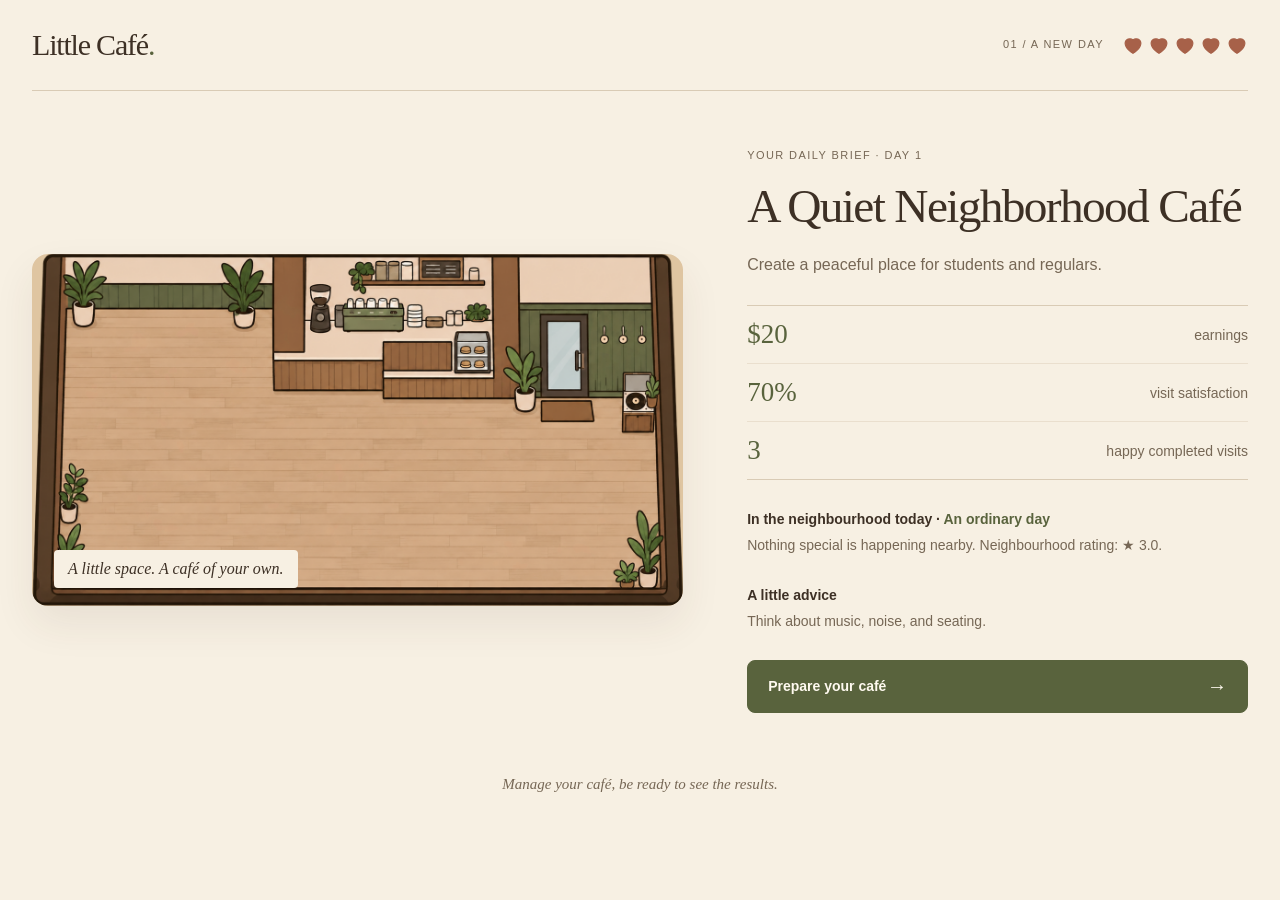
==== commit cf116ad1: "life systen implemented to apply pressure. 2+ incomplete missions, loose 1 life. complete all, gain " ====
--- a/Tiny Café Game/index.html
+++ b/Tiny Café Game/index.html
@@ -10,7 +10,7 @@
   <section id="scenario" class="screen active" aria-labelledby="missionTitle">
     <header class="page-header">
       <span class="wordmark">Little Café<span class="wordmark-dot">.</span></span>
-      <span class="step-label">01 / A new day</span>
+      <div class="header-status"><span class="step-label">01 / A new day</span><div id="scenarioLives" class="life-meter" role="img" aria-label="5 of 5 lives remaining"></div></div>
     </header>
     <main class="briefing-layout">
       <div class="welcome-art">
@@ -33,7 +33,7 @@
   <section id="setup" class="screen" aria-labelledby="setupTitle">
     <header class="page-header">
       <span class="wordmark">Little Café<span class="wordmark-dot">.</span></span>
-      <span class="step-label">02 / Before opening · Day <span id="setupDay">1</span></span>
+      <div class="header-status"><span class="step-label">02 / Before opening · Day <span id="setupDay">1</span></span><div id="setupLives" class="life-meter" role="img" aria-label="5 of 5 lives remaining"></div></div>
     </header>
     <div class="setup-heading">
       <div><h1 id="setupTitle">Make room for a good day.</h1></div>
@@ -104,10 +104,12 @@
     <div class="game-layout">
       <header class="game-header">
         <div class="game-heading"><span class="wordmark">Little Café<span class="wordmark-dot">.</span></span><p id="activeMission"></p><p id="phaseLine"><b id="phaseName"></b> · <span id="trendName"></span></p></div>
+        <div class="game-header-right"><div id="playLives" class="life-meter" role="img" aria-label="5 of 5 lives remaining"></div>
         <div class="game-stats" aria-label="Today's progress">
           <div class="time-stat"><span>Time left</span><strong><span id="time">60</span><small>s</small></strong></div>
           <div><span>Earnings</span><strong>$<span id="sales">0</span><small> / $<span id="salesGoal">20</span></small></strong></div>
           <div><span>Happy visits</span><strong><span id="happy">0</span><small> / <span id="happyGoal">3</span></small></strong></div>
+        </div>
         </div>
       </header>
       <div class="manager-toolbar">
@@ -184,13 +186,14 @@
           <div><span>Visit satisfaction</span><strong><span id="liveSatisfaction">0</span>% <small>/ <span id="satisfactionGoal">70</span>%</small></strong></div>
         </div><p class="muted">Happy visits and satisfaction count when customers finish their visit. Water costs are included in earnings.</p></details>
         <details id="eventHistory"><summary>Event history</summary><p id="gameMessage">The doors are open.</p><div id="eventLog"></div></details>
-        <details><summary>How to play</summary><p>Room symbols: brief hearts or study marks show helpful neighbours; exclamation marks show distraction. Bright connections and signed mood segments appear when an effect starts, then fade. Hover or focus a seating option to preview a named consequence. Small filling cups show brewing; checks mark ready drinks. Patience rings appear when a guest is selected or needs attention. Olive links mean good company; rust links mean distraction. Warm floor shading indicates noise. Bookmarks mark reserved tables. A ring and countdown beside a warning show cleaning or repair progress.</p><p>Choose a waiting group, then a highlighted table or a table button. Drag any seated guest to a highlighted table to move their whole party. Time is held while dragging; release outside a table or press Escape to cancel. Moving costs 4 mood per guest, keeps their drinks, and leaves the old table dirty. You can also move parties using the menu under Other actions. Staff take orders, brew, and deliver automatically while working. Hover or select a table to see its occupancy. Click guests to see their party’s drinks and relevant actions. The machine opens the counter: use Supplies to restock, Tray to load or deliver, Special to manage the offer, and Orders to see named drinks. Pick up a ready order to highlight its recipient, then click that guest or Deliver. Your tray holds up to three drinks. Load it at the counter, then click a highlighted table or its Serve button to deliver that table's drinks. Staff leave carried drinks alone. Cups, milk and pastries are finite: restock at the counter or pay extra for delivery. Specials change arrivals and visit length. Student visits last at most 20 seconds after their first drink. Content students may ask for one more tea or espresso; Wi-Fi makes this more likely. Follow-up drinks keep the original departure time. Click a spill or warning marker to handle it yourself or delegate. Your physical tasks take time, while seating and decisions remain available. Unfinished supply orders are refunded at closing. Water refills one guest’s patience for $2; asking a social party for quiet reduces noise for 12 seconds. Bookings and requests open here too. Pause freezes timers while you decide.</p></details>
+        <details><summary>How to play</summary><p>Your five heart icons are lives. Meet all three mission goals to restore one. Miss two or three goals to lose one; missing just one leaves lives unchanged. At zero, choose one keepsake and restart on Day 1.</p><p>Room symbols: brief hearts or study marks show helpful neighbours; exclamation marks show distraction. Bright connections and signed mood segments appear when an effect starts, then fade. Hover or focus a seating option to preview a named consequence. Small filling cups show brewing; checks mark ready drinks. Patience rings appear when a guest is selected or needs attention. Olive links mean good company; rust links mean distraction. Warm floor shading indicates noise. Bookmarks mark reserved tables. A ring and countdown beside a warning show cleaning or repair progress.</p><p>Choose a waiting group, then a highlighted table or a table button. Drag any seated guest to a highlighted table to move their whole party. Time is held while dragging; release outside a table or press Escape to cancel. Moving costs 4 mood per guest, keeps their drinks, and leaves the old table dirty. You can also move parties using the menu under Other actions. Staff take orders, brew, and deliver automatically while working. Hover or select a table to see its occupancy. Click guests to see their party’s drinks and relevant actions. The machine opens the counter: use Supplies to restock, Tray to load or deliver, Special to manage the offer, and Orders to see named drinks. Pick up a ready order to highlight its recipient, then click that guest or Deliver. Your tray holds up to three drinks. Load it at the counter, then click a highlighted table or its Serve button to deliver that table's drinks. Staff leave carried drinks alone. Cups, milk and pastries are finite: restock at the counter or pay extra for delivery. Specials change arrivals and visit length. Student visits last at most 20 seconds after their first drink. Content students may ask for one more tea or espresso; Wi-Fi makes this more likely. Follow-up drinks keep the original departure time. Click a spill or warning marker to handle it yourself or delegate. Your physical tasks take time, while seating and decisions remain available. Unfinished supply orders are refunded at closing. Water refills one guest’s patience for $2; asking a social party for quiet reduces noise for 12 seconds. Bookings and requests open here too. Pause freezes timers while you decide.</p></details>
       </div>
     </div>
   </section>
 
   <section id="results" class="screen" aria-labelledby="resultTitle">
-    <header class="page-header"><span class="wordmark">Little Café<span class="wordmark-dot">.</span></span><span class="step-label">04 / After closing</span></header>
+    <header class="page-header"><span class="wordmark">Little Café<span class="wordmark-dot">.</span></span><div class="header-status"><span class="step-label">04 / After closing</span><div id="resultLives" class="life-meter" role="img" aria-label="5 of 5 lives remaining"></div></div>
+    </header>
     <main class="receipt">
       <p class="eyebrow">Little Café · Daily receipt</p>
       <h1 id="resultTitle">Day complete</h1>
@@ -212,7 +215,18 @@
         <h2>Your café's character</h2><p id="resultIdentity"></p>
         <h2>What happened, and why</h2><p id="resultStory"></p>
       </details>
-      <button class="primary" onclick="nextDay()">A new day <span aria-hidden="true">→</span></button>
+      <button id="nextDayButton" class="primary" onclick="nextDay()">A new day <span aria-hidden="true">→</span></button>
+    </main>
+  </section>
+  <section id="gameOver" class="screen" aria-labelledby="restartTitle">
+    <header class="page-header"><span class="wordmark">Little Café<span class="wordmark-dot">.</span></span><div class="header-status"><span class="step-label">A new beginning</span><div id="restartLives" class="life-meter" role="img" aria-label="0 of 5 lives remaining"></div></div></header>
+    <main class="restart-paper">
+      <p class="eyebrow">Your next little café</p>
+      <h1 id="restartTitle">A fresh start.</h1>
+      <p>Choose one keepsake for Day 1.</p>
+      <div id="keepsakeChoices" class="keepsake-choices" aria-label="Choose one keepsake and restart"></div>
+      <p class="muted restart-note">Your new café starts with $150 and five lives. Choose an item to begin.</p>
+      <button id="restartFresh" class="primary" onclick="restartWithKeepsake('none')" hidden>Begin again <span aria-hidden="true">→</span></button>
     </main>
   </section>
   <script src="script.js"></script>
--- a/Tiny Café Game/style.css
+++ b/Tiny Café Game/style.css
@@ -2668,3 +2668,207 @@
   font-size: 13px;
   line-height: 1.5;
 }
+
+/* Run lives stay in the header, away from the café and its supply counts. */
+.header-status {
+  display: flex;
+  align-items: center;
+  justify-content: flex-end;
+  gap: 18px;
+}
+
+.game-header-right {
+  display: flex;
+  flex-direction: column;
+  align-items: flex-end;
+  gap: 8px;
+  min-width: 0;
+}
+
+.life-meter {
+  display: flex;
+  flex-shrink: 0;
+  align-items: center;
+  gap: 4px;
+}
+
+.life-heart {
+  display: block;
+  width: 22px;
+  height: 25px;
+  overflow: visible;
+  color: #a76149;
+  stroke: currentColor;
+  stroke-width: 1.5;
+  stroke-linejoin: round;
+  transform-origin: center;
+}
+
+.life-heart.is-filled {
+  fill: currentColor;
+}
+
+.life-heart.is-empty {
+  fill: none;
+  color: var(--muted);
+  opacity: 0.25;
+}
+
+.life-meter.is-critical .life-heart.is-filled {
+  color: var(--rust);
+  animation: last-heart 2s ease-in-out infinite;
+}
+
+.life-heart.is-restored {
+  animation: heart-restored 0.8s ease-out;
+}
+
+.life-heart.is-lost {
+  animation: heart-lost 0.7s ease-out;
+}
+
+@keyframes last-heart {
+  0%,
+  100% {
+    transform: scale(1);
+    opacity: 1;
+  }
+  50% {
+    transform: scale(1.12);
+    opacity: 0.65;
+  }
+}
+
+@keyframes heart-restored {
+  0% {
+    transform: scale(1.25);
+    color: var(--olive);
+  }
+  100% {
+    transform: scale(1);
+    color: #a76149;
+  }
+}
+
+@keyframes heart-lost {
+  0% {
+    fill: #a76149;
+    opacity: 1;
+  }
+  100% {
+    fill: none;
+    opacity: 0.25;
+  }
+}
+
+.restart-paper {
+  max-width: 850px;
+  margin: 0 auto;
+  padding: 36px clamp(20px, 4vw, 44px);
+  border: 1px solid var(--line);
+  border-radius: 14px;
+  background: var(--cream);
+  text-align: center;
+}
+
+.restart-paper > p:not(.eyebrow) {
+  color: var(--muted);
+  font-size: 14px;
+}
+
+.keepsake-choices {
+  display: grid;
+  grid-template-columns: repeat(3, minmax(0, 1fr));
+  gap: 14px;
+  margin: 26px 0;
+}
+
+.keepsake-choices[data-count="2"],
+.keepsake-choices[data-count="4"] {
+  grid-template-columns: repeat(2, minmax(0, 1fr));
+}
+
+.keepsake-card {
+  display: flex;
+  flex-direction: column;
+  align-items: center;
+  gap: 12px;
+  min-width: 0;
+  padding: 20px 14px;
+  border-radius: 12px;
+  background: var(--paper);
+}
+
+.keepsake-card:only-child {
+  grid-column: 1 / -1;
+  justify-self: center;
+  width: min(100%, 280px);
+}
+
+.keepsake-card:hover,
+.keepsake-card:focus-visible {
+  border-color: var(--olive);
+  background: var(--olive-light);
+}
+
+.keepsake-art {
+  display: grid;
+  place-items: center;
+  width: 84px;
+  height: 84px;
+  border: 1px solid var(--line);
+  border-radius: 50%;
+  background: var(--cream);
+  color: var(--olive);
+}
+
+.keepsake-art svg {
+  width: 52px;
+  height: 52px;
+}
+
+.keepsake-card small {
+  font-size: 12px;
+  font-weight: 400;
+  line-height: 1.5;
+}
+
+.restart-paper .restart-note {
+  font-size: 12px;
+}
+
+@media (max-width: 760px) {
+  .header-status {
+    flex-direction: column;
+    align-items: flex-end;
+    gap: 6px;
+  }
+
+  .game-header-right {
+    width: 100%;
+    align-items: stretch;
+  }
+
+  .game-header-right .life-meter {
+    align-self: flex-end;
+  }
+}
+
+@media (max-width: 440px) {
+  .life-heart {
+    width: 18px;
+    height: 21px;
+  }
+
+  .keepsake-choices,
+  .keepsake-choices[data-count="2"],
+  .keepsake-choices[data-count="4"] {
+    grid-template-columns: minmax(0, 1fr);
+  }
+}
+
+@media (prefers-reduced-motion: reduce) {
+  .life-meter .life-heart {
+    animation: none;
+  }
+}
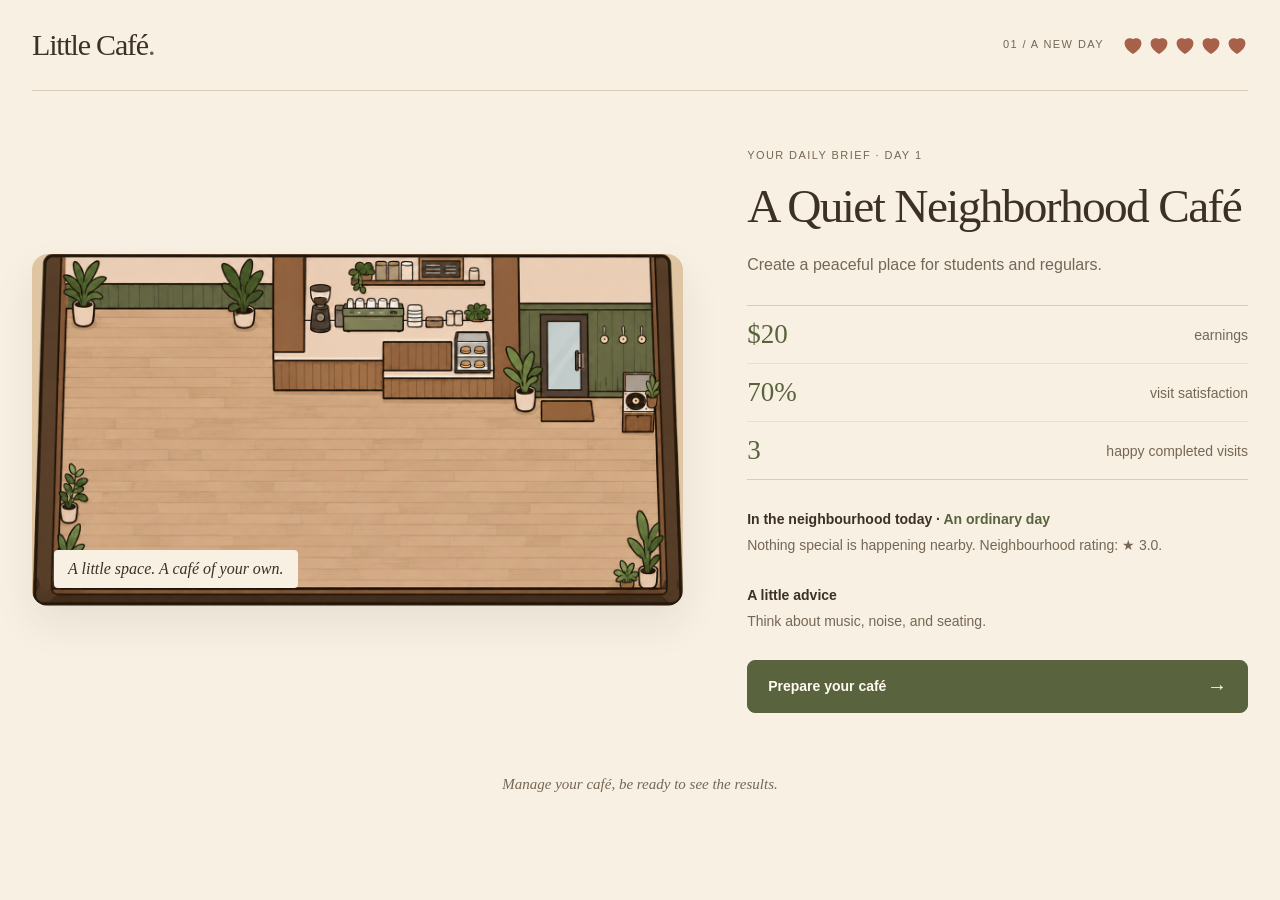
==== commit d8912ec7: "noise controls edited, was getting to noisy" ====
--- a/Tiny Café Game/index.html
+++ b/Tiny Café Game/index.html
@@ -116,7 +116,7 @@
         <button id="pauseButton" onclick="togglePause()">⏸ Pause</button>
         <label>Pace <select id="speedControl" onchange="gameSpeed = Number(this.value)"><option value="0.65">Slow</option><option value="1">Normal</option></select></label>
         <button id="counterStatus" onclick="openFocus('machine')">Counter supplies & tray</button>
-        <span id="roomStatus">♫ <span id="liveNoiseLabel">Quiet</span></span>
+        <button id="roomStatus" onclick="openFocus('noise')" aria-label="Manage room noise" aria-controls="noiseControls">♫ <span id="liveNoiseLabel">Quiet</span></button>
       </div>
       <div id="managerWork" class="manager-work" hidden><span id="managerTaskName"></span><progress id="managerTaskProgress" value="0" max="100" aria-label="Your task progress"></progress></div>
       <div class="room-workspace">
@@ -129,6 +129,15 @@
             <section id="sceneActionPanel" class="service-dock scene-action-panel" hidden aria-labelledby="orderStatus">
               <div class="scene-panel-heading"><div class="service-instruction"><strong id="orderStatus">Select a guest, table, or request</strong><p id="serviceHelp">Staff handle orders and delivery. You manage the room.</p></div><button class="scene-panel-close" onclick="openFocus('none')" aria-label="Close actions">×</button></div>
               <div id="focusControls" class="focus-controls"></div>
+              <section id="noiseControls" class="noise-controls" hidden aria-label="Noise management">
+                <div class="noise-total"><span>Room noise</span><strong id="noiseTotal">0</strong></div>
+                <details class="noise-sources"><summary>Noise sources</summary><dl class="noise-breakdown"><div><dt>Music</dt><dd id="noiseMusic">0</dd></div><div><dt>Conversations</dt><dd id="noiseConversation">0</dd></div><div><dt>Crowd</dt><dd id="noiseCrowd">0</dd></div><div><dt>Live music</dt><dd id="noiseLive">0</dd></div><div><dt>Neighbourhood</dt><dd id="noiseNeighbourhood">0</dd></div><div><dt>Sound panels</dt><dd id="noisePanels">0</dd></div></dl></details>
+                <div class="music-control"><label for="liveMusic">♫ Music</label><input type="range" id="liveMusic" min="0" max="10" value="3"><output id="liveMusicValue" for="liveMusic">3</output></div>
+                <div class="noise-option"><label for="quietTableSelect">Quiet table</label><select id="quietTableSelect" onchange="setQuietTable(this.value)"><option value="">No quiet table</option></select><p>Less noise and distraction. Social guests lose buzz and mood here.</p></div>
+                <button id="noiseEndLive" onclick="stopPerformance()" hidden>End live music · no tips</button>
+                <div id="noisePartyActions" class="noise-party-actions" aria-label="Ask a party for quiet"></div>
+                <div class="noise-option"><button id="walkInHoldButton" onclick="toggleWalkIns()">Pause new walk-ins · 12s</button><p>Gives the room time to settle. Waiting guests and bookings continue; fewer potential sales.</p></div>
+              </section>
               <div id="customerControls" class="customer-controls" hidden>
                 <div class="customer-summary"><span id="selectedCustomer">None</span><label for="selectedPatience" id="patienceLabel">Patience</label><progress id="selectedPatience" max="100" value="100">100%</progress></div>
                 <div id="partyOrderList" class="party-orders" aria-label="Party drink orders"></div>
@@ -138,12 +147,12 @@
                   <button id="waterButton" onclick="offerWater()">💧 Water · $2</button>
                   <button id="calmButton" onclick="customerAction('calm')">🤫 Ask for quiet</button>
                 </div>
+                <span id="waterStatus" class="water-status" role="status"></span>
                 <p id="customerIssue"></p>
                 <details class="more-actions"><summary>Other actions & keyboard move</summary><div class="table-actions">
                   <label>Move party to <select id="moveTable"></select></label><button id="moveButton" onclick="moveSelectedParty()">Move · mood −4 each</button>
                   <button id="refundButton" onclick="customerAction('refund')">Refund · $3 / mood +25</button><button id="finishButton" onclick="customerAction('finish')">Finish visit · mood −8 each</button>
                 </div></details>
-                <span id="waterStatus" class="water-status" role="status"></span>
               </div>
             </section>
           </div>
@@ -175,7 +184,7 @@
       </div>
       <p id="actionFeedback" class="action-feedback" role="status" aria-live="polite">Choose a waiting group to seat them.</p>
       <footer class="game-footer">
-        <div class="music-control"><label for="liveMusic">♫ Music</label><input type="range" id="liveMusic" min="0" max="10" value="3"><output id="liveMusicValue" for="liveMusic">3</output></div>
+
         <button class="text-button" onclick="endDay()">Close early</button>
       </footer>
       <div class="game-drawers"><details><summary>Room overview</summary><div id="roomOverview" class="table-actions" aria-label="Select a table"></div></details>
@@ -186,7 +195,7 @@
           <div><span>Visit satisfaction</span><strong><span id="liveSatisfaction">0</span>% <small>/ <span id="satisfactionGoal">70</span>%</small></strong></div>
         </div><p class="muted">Happy visits and satisfaction count when customers finish their visit. Water costs are included in earnings.</p></details>
         <details id="eventHistory"><summary>Event history</summary><p id="gameMessage">The doors are open.</p><div id="eventLog"></div></details>
-        <details><summary>How to play</summary><p>Your five heart icons are lives. Meet all three mission goals to restore one. Miss two or three goals to lose one; missing just one leaves lives unchanged. At zero, choose one keepsake and restart on Day 1.</p><p>Room symbols: brief hearts or study marks show helpful neighbours; exclamation marks show distraction. Bright connections and signed mood segments appear when an effect starts, then fade. Hover or focus a seating option to preview a named consequence. Small filling cups show brewing; checks mark ready drinks. Patience rings appear when a guest is selected or needs attention. Olive links mean good company; rust links mean distraction. Warm floor shading indicates noise. Bookmarks mark reserved tables. A ring and countdown beside a warning show cleaning or repair progress.</p><p>Choose a waiting group, then a highlighted table or a table button. Drag any seated guest to a highlighted table to move their whole party. Time is held while dragging; release outside a table or press Escape to cancel. Moving costs 4 mood per guest, keeps their drinks, and leaves the old table dirty. You can also move parties using the menu under Other actions. Staff take orders, brew, and deliver automatically while working. Hover or select a table to see its occupancy. Click guests to see their party’s drinks and relevant actions. The machine opens the counter: use Supplies to restock, Tray to load or deliver, Special to manage the offer, and Orders to see named drinks. Pick up a ready order to highlight its recipient, then click that guest or Deliver. Your tray holds up to three drinks. Load it at the counter, then click a highlighted table or its Serve button to deliver that table's drinks. Staff leave carried drinks alone. Cups, milk and pastries are finite: restock at the counter or pay extra for delivery. Specials change arrivals and visit length. Student visits last at most 20 seconds after their first drink. Content students may ask for one more tea or espresso; Wi-Fi makes this more likely. Follow-up drinks keep the original departure time. Click a spill or warning marker to handle it yourself or delegate. Your physical tasks take time, while seating and decisions remain available. Unfinished supply orders are refunded at closing. Water refills one guest’s patience for $2; asking a social party for quiet reduces noise for 12 seconds. Bookings and requests open here too. Pause freezes timers while you decide.</p></details>
+        <details><summary>How to play</summary><p>Your five heart icons are lives. Meet all three mission goals to restore one. Miss two or three goals to lose one; missing just one leaves lives unchanged. At zero, choose one keepsake and restart on Day 1.</p><p>Room symbols: brief hearts or study marks show helpful neighbours; exclamation marks show distraction. Bright connections and signed mood segments appear when an effect starts, then fade. Hover or focus a seating option to preview a named consequence. Small filling cups show brewing; checks mark ready drinks. Patience rings appear when a guest is selected or needs attention. Olive links mean good company; rust links mean distraction. Warm floor shading indicates noise. Bookmarks mark reserved tables. A ring and countdown beside a warning show cleaning or repair progress.</p><p>Choose a waiting group, then a highlighted table or a table button. Drag any seated guest to a highlighted table to move their whole party. Time is held while dragging; release outside a table or press Escape to cancel. Moving costs 4 mood per guest, keeps their drinks, and leaves the old table dirty. You can also move parties using the menu under Other actions. Staff take orders, brew, and deliver automatically while working. Use Rest on a barista’s card for a 10-second break that recovers up to 40 energy. Resting staff stop taking orders, delivering and cleaning; fatigue below 60% increases mistakes. Energy is spent on completed work. Breaks also clear a grumpy mood. Hover or select a table to see its occupancy. Click guests to see their party’s drinks and relevant actions. The machine opens the counter: use Supplies to restock, Tray to load or deliver, Special to manage the offer, and Orders to see named drinks. Pick up a ready order to highlight its recipient, then click that guest or Deliver. Your tray holds up to three drinks. Load it at the counter, then click a highlighted table or its Serve button to deliver that table's drinks. Staff leave carried drinks alone. Cups, milk and pastries are finite: restock at the counter or pay extra for delivery. Specials change arrivals and visit length. Student visits last at most 20 seconds after their first drink. Content students may ask for one more tea or espresso; Wi-Fi makes this more likely. Follow-up drinks keep the original departure time. Click a spill or warning marker to handle it yourself or delegate. Your physical tasks take time, while seating and decisions remain available. Unfinished supply orders are refunded at closing. A $2 water jug refills patience for the waiting guests at that table, once per guest. Larger parties get extra waiting time; their first delivery gives friends still waiting a short grace period. Staff carry up to three ready drinks to the same table per trip, and first drinks take priority over optional refills unless you explicitly prioritize another order. Water is unavailable while you are doing a physical task; asking a social party for quiet reduces noise for 12 seconds. Open the noise button above the room to adjust music, quiet individual parties, choose one quiet table, or pause new walk-ins for 12 seconds. A quiet table reduces local noise by 4 and dampens distraction, but social guests lose their buzz and 1.2 mood per second there. Door holds have a 30-second cooldown and do not stop existing waiting guests or bookings. Bookings and requests open here too. Pause freezes timers while you decide.</p></details>
       </div>
     </div>
   </section>
--- a/Tiny Café Game/style.css
+++ b/Tiny Café Game/style.css
@@ -2872,3 +2872,163 @@
     animation: none;
   }
 }
+
+/* Staff rest is available directly on each compact barista card. */
+.staff-actions {
+  display: flex;
+  flex-direction: column;
+  grid-column: 2;
+  grid-row: 1 / span 2;
+  gap: 4px;
+}
+
+.staff-actions button {
+  min-height: 28px;
+  padding: 4px 8px;
+}
+
+.staff-rest {
+  color: var(--olive);
+}
+
+.staff-energy {
+  margin-left: 5px;
+  color: var(--muted);
+  font-size: 10px;
+  font-weight: 400;
+}
+
+.staff[data-energy="tired"] .staff-rest:not(:disabled),
+.staff[data-energy="low"] .staff-rest:not(:disabled) {
+  border-color: var(--rust);
+  background: #fff1e3;
+  color: var(--rust);
+}
+
+.staff[data-energy="low"] progress {
+  accent-color: var(--rust);
+}
+
+.staff[data-energy="low"] progress::-webkit-progress-value {
+  background: var(--rust);
+}
+
+.staff[data-energy="low"] progress::-moz-progress-bar {
+  background: var(--rust);
+}
+
+.staff[data-resting="true"] {
+  background: var(--olive-light);
+}
+
+@media (pointer: coarse) {
+  .staff-actions button {
+    min-height: 44px;
+  }
+}
+
+/* Noise management uses the same compact in-room action panel. */
+#roomStatus[data-level="loud"] {
+  color: var(--rust);
+  border-color: var(--rust);
+  background: #fff1e3;
+}
+
+.noise-controls {
+  margin-top: 12px;
+}
+
+.noise-total {
+  display: flex;
+  align-items: center;
+  justify-content: space-between;
+  color: var(--olive);
+  font-size: 13px;
+}
+
+.noise-total strong {
+  font: 30px Georgia, serif;
+}
+
+.noise-sources summary {
+  padding: 6px 0 10px;
+  font-size: 11px;
+}
+
+.noise-breakdown {
+  display: grid;
+  grid-template-columns: repeat(2, minmax(0, 1fr));
+  gap: 6px 16px;
+  margin: 0 0 14px;
+  font-size: 11px;
+}
+
+.noise-breakdown > div {
+  display: flex;
+  justify-content: space-between;
+  gap: 8px;
+}
+
+.noise-breakdown dt {
+  color: var(--muted);
+}
+
+.noise-breakdown dd {
+  margin: 0;
+  font-variant-numeric: tabular-nums;
+}
+
+.noise-controls .music-control {
+  width: 100%;
+  margin: 8px 0 14px;
+}
+
+.noise-controls .music-control input {
+  flex: 1;
+  width: auto;
+  min-width: 50px;
+}
+
+.noise-option {
+  margin-top: 14px;
+}
+
+.noise-option > label {
+  display: block;
+  margin-bottom: 6px;
+  font-size: 12px;
+}
+
+.noise-option > select,
+.noise-option > button,
+#noiseEndLive {
+  width: 100%;
+}
+
+.noise-option p {
+  margin: 6px 0 0;
+  color: var(--muted);
+  font-size: 11px;
+  line-height: 1.5;
+}
+
+.noise-party-actions {
+  display: grid;
+  grid-template-columns: repeat(2, minmax(0, 1fr));
+  gap: 8px;
+  margin-top: 14px;
+}
+
+.noise-party-actions button,
+#walkInHoldButton,
+#noiseEndLive {
+  min-height: 38px;
+  padding: 8px;
+  font-size: 12px;
+}
+
+.noise-party-actions .muted {
+  grid-column: 1 / -1;
+  margin: 0;
+  font-size: 11px;
+}
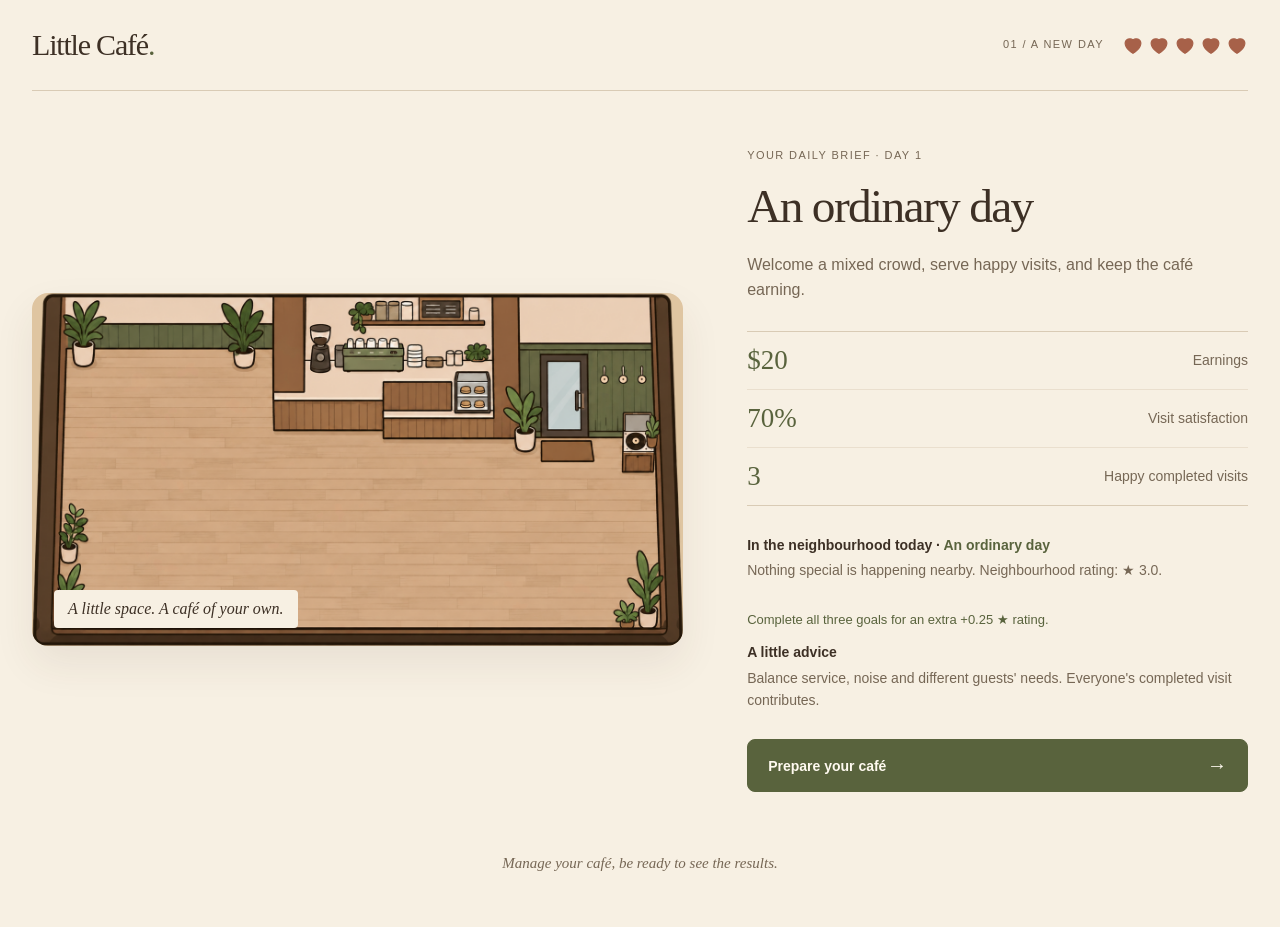
==== commit 3abbd70a: "fixing bugs in the overall play and things that contradicted each other" ====
--- a/Tiny Café Game/index.html
+++ b/Tiny Café Game/index.html
@@ -23,6 +23,7 @@
         <p id="missionDescription" class="intro"></p>
         <ul id="missionGoals" class="mission-goals" aria-label="Today's goals"></ul>
         <p class="hint"><span>In the neighbourhood today · <b id="trendTitle"></b></span><span id="trendText"></span></p>
+        <p class="mission-reward">Complete all three goals for an extra +0.25 ★ rating.</p>
         <p class="hint"><span>A little advice</span><span id="missionHint"></span></p>
         <button class="primary" onclick="showScreen('setup')">Prepare your café <span aria-hidden="true">→</span></button>
       </div>
@@ -39,6 +40,14 @@
       <div><h1 id="setupTitle">Make room for a good day.</h1></div>
       <div class="budget-total"><span>Available to spend</span><strong>$<span id="budget">150</span></strong></div>
     </div>
+    <section class="setup-mission" aria-labelledby="setupMissionName">
+      <div>
+        <p class="eyebrow">In the neighbourhood today</p>
+        <div class="section-heading"><h2 id="setupMissionName">Today's mission</h2><button class="text-button" onclick="showScreen('scenario')">Daily brief</button></div>
+        <p id="setupTrendText" class="mission-event-text"></p>
+      </div>
+      <div><div id="setupMissionGoals" class="setup-mission-goals"></div><p class="mission-reward">Meet today’s three goals: +0.25 ★ rating.</p></div>
+    </section>
     <main class="setup-body">
       <div class="setup-preview">
         <canvas id="setupCanvas" width="1000" height="542" aria-label="Live preview of your café and its furniture"></canvas>
@@ -108,13 +117,14 @@
         <div class="game-stats" aria-label="Today's progress">
           <div class="time-stat"><span>Time left</span><strong><span id="time">60</span><small>s</small></strong></div>
           <div><span>Earnings</span><strong>$<span id="sales">0</span><small> / $<span id="salesGoal">20</span></small></strong></div>
-          <div><span>Happy visits</span><strong><span id="happy">0</span><small> / <span id="happyGoal">3</span></small></strong></div>
+          <div><span id="happyLabel">Happy visits</span><strong><span id="happy">0</span><small> / <span id="happyGoal">3</span></small></strong></div>
         </div>
         </div>
       </header>
       <div class="manager-toolbar">
         <button id="pauseButton" onclick="togglePause()">⏸ Pause</button>
         <label>Pace <select id="speedControl" onchange="gameSpeed = Number(this.value)"><option value="0.65">Slow</option><option value="1">Normal</option></select></label>
+        <button id="missionProgressButton" onclick="openFocus('mission')">☕ Mission 0/3</button>
         <button id="counterStatus" onclick="openFocus('machine')">Counter supplies & tray</button>
         <button id="roomStatus" onclick="openFocus('noise')" aria-label="Manage room noise" aria-controls="noiseControls">♫ <span id="liveNoiseLabel">Quiet</span></button>
       </div>
@@ -192,10 +202,10 @@
           <div><span>Orders served</span><strong id="served">0</strong></div>
           <div><span>Turned away</span><strong id="turnedAway">0</strong></div>
           <div><span>Noise level</span><strong id="noise">0</strong></div>
-          <div><span>Visit satisfaction</span><strong><span id="liveSatisfaction">0</span>% <small>/ <span id="satisfactionGoal">70</span>%</small></strong></div>
+          <div><span id="liveSatisfactionLabel">Visit satisfaction</span><strong><span id="liveSatisfaction">0</span>% <small>/ <span id="satisfactionGoal">70</span>%</small></strong></div>
         </div><p class="muted">Happy visits and satisfaction count when customers finish their visit. Water costs are included in earnings.</p></details>
         <details id="eventHistory"><summary>Event history</summary><p id="gameMessage">The doors are open.</p><div id="eventLog"></div></details>
-        <details><summary>How to play</summary><p>Your five heart icons are lives. Meet all three mission goals to restore one. Miss two or three goals to lose one; missing just one leaves lives unchanged. At zero, choose one keepsake and restart on Day 1.</p><p>Room symbols: brief hearts or study marks show helpful neighbours; exclamation marks show distraction. Bright connections and signed mood segments appear when an effect starts, then fade. Hover or focus a seating option to preview a named consequence. Small filling cups show brewing; checks mark ready drinks. Patience rings appear when a guest is selected or needs attention. Olive links mean good company; rust links mean distraction. Warm floor shading indicates noise. Bookmarks mark reserved tables. A ring and countdown beside a warning show cleaning or repair progress.</p><p>Choose a waiting group, then a highlighted table or a table button. Drag any seated guest to a highlighted table to move their whole party. Time is held while dragging; release outside a table or press Escape to cancel. Moving costs 4 mood per guest, keeps their drinks, and leaves the old table dirty. You can also move parties using the menu under Other actions. Staff take orders, brew, and deliver automatically while working. Use Rest on a barista’s card for a 10-second break that recovers up to 40 energy. Resting staff stop taking orders, delivering and cleaning; fatigue below 60% increases mistakes. Energy is spent on completed work. Breaks also clear a grumpy mood. Hover or select a table to see its occupancy. Click guests to see their party’s drinks and relevant actions. The machine opens the counter: use Supplies to restock, Tray to load or deliver, Special to manage the offer, and Orders to see named drinks. Pick up a ready order to highlight its recipient, then click that guest or Deliver. Your tray holds up to three drinks. Load it at the counter, then click a highlighted table or its Serve button to deliver that table's drinks. Staff leave carried drinks alone. Cups, milk and pastries are finite: restock at the counter or pay extra for delivery. Specials change arrivals and visit length. Student visits last at most 20 seconds after their first drink. Content students may ask for one more tea or espresso; Wi-Fi makes this more likely. Follow-up drinks keep the original departure time. Click a spill or warning marker to handle it yourself or delegate. Your physical tasks take time, while seating and decisions remain available. Unfinished supply orders are refunded at closing. A $2 water jug refills patience for the waiting guests at that table, once per guest. Larger parties get extra waiting time; their first delivery gives friends still waiting a short grace period. Staff carry up to three ready drinks to the same table per trip, and first drinks take priority over optional refills unless you explicitly prioritize another order. Water is unavailable while you are doing a physical task; asking a social party for quiet reduces noise for 12 seconds. Open the noise button above the room to adjust music, quiet individual parties, choose one quiet table, or pause new walk-ins for 12 seconds. A quiet table reduces local noise by 4 and dampens distraction, but social guests lose their buzz and 1.2 mood per second there. Door holds have a 30-second cooldown and do not stop existing waiting guests or bookings. Bookings and requests open here too. Pause freezes timers while you decide.</p></details>
+        <details><summary>How to play</summary><p>Read the neighbourhood event before opening each day. Exam week and rainy days set study goals; a street festival sets social buzz goals. Other days call for a balanced café. The same event shapes the arriving crowd and today’s mission. Study comfort follows students’ time with low noise, little distraction and no connection problems. Social buzz follows social guests’ time chatting with their group, enjoying nearby social company or live music at a comfortable lively volume. Focused missions count happy visits from that crowd. Complete all three goals for an extra 0.25 stars alongside guest reviews, capped at five. Your five heart icons are lives. Meet all three mission goals to restore one. Miss two or three goals to lose one; missing just one leaves lives unchanged. At zero, choose one keepsake and restart on Day 1.</p><p>Room symbols: brief hearts or study marks show helpful neighbours; exclamation marks show distraction. Bright connections and signed mood segments appear when an effect starts, then fade. Hover or focus a seating option to preview a named consequence. Small filling cups show brewing; checks mark ready drinks. Patience rings appear when a guest is selected or needs attention. Olive links mean good company; rust links mean distraction. Warm floor shading indicates noise. Bookmarks mark reserved tables. A ring and countdown beside a warning show cleaning or repair progress.</p><p>Choose a waiting group, then a highlighted table or a table button. Drag any seated guest to a highlighted table to move their whole party. Time is held while dragging; release outside a table or press Escape to cancel. Moving costs 4 mood per guest, keeps their drinks, and leaves the old table dirty. You can also move parties using the menu under Other actions. Staff take orders, brew, and deliver automatically while working. Use Rest on a barista’s card for a 10-second break that recovers up to 40 energy. Resting staff stop taking orders, delivering and cleaning; fatigue below 60% increases mistakes. Energy is spent on completed work. Breaks also clear a grumpy mood. Hover or select a table to see its occupancy. Click guests to see their party’s drinks and relevant actions. The machine opens the counter: use Supplies to restock, Tray to load or deliver, Special to manage the offer, and Orders to see named drinks. Pick up a ready order to highlight its recipient, then click that guest or Deliver. Your tray holds up to three drinks. Load it at the counter, then click a highlighted table or its Serve button to deliver that table's drinks. Staff leave carried drinks alone. Cups, milk and pastries are finite: restock at the counter or pay extra for delivery. Specials change arrivals and visit length. Student visits last at most 20 seconds after their first drink. Content students may ask for one more tea or espresso; Wi-Fi makes this more likely. Follow-up drinks keep the original departure time. Click a spill or warning marker to handle it yourself or delegate. Your physical tasks take time, while seating and decisions remain available. Unfinished supply orders are refunded at closing. A $2 water jug refills patience for the waiting guests at that table, once per guest. Larger parties get extra waiting time; their first delivery gives friends still waiting a short grace period. Staff carry up to three ready drinks to the same table per trip, and first drinks take priority over optional refills unless you explicitly prioritize another order. Water is unavailable while you are doing a physical task; asking a social party for quiet reduces noise for 12 seconds. Open the noise button above the room to adjust music, quiet individual parties, choose one quiet table, or pause new walk-ins for 12 seconds. A quiet table reduces local noise by 4 and dampens distraction, but social guests lose their buzz and 1.2 mood per second there. Door holds have a 30-second cooldown and do not stop existing waiting guests or bookings. Bookings and requests open here too. Pause freezes timers while you decide.</p></details>
       </div>
     </div>
   </section>
@@ -208,6 +218,7 @@
       <h1 id="resultTitle">Day complete</h1>
       <p id="resultMessage" class="muted"></p>
       <div id="resultGoals" class="result-goals"></div>
+      <p id="missionRatingReward" class="mission-rating-reward" hidden></p>
       <div class="receipt-total"><span>Money for your next day</span><strong>$<span id="resultMoney">0</span></strong></div>
       <section id="emergenceSummary" class="emergence-summary" hidden aria-labelledby="emergenceSummaryTitle">
         <h2 id="emergenceSummaryTitle">Moments that shaped the day</h2>
--- a/Tiny Café Game/style.css
+++ b/Tiny Café Game/style.css
@@ -202,6 +202,88 @@
 .intro {
   color: var(--muted);
   font-size: 16px;
+}
+
+.setup-mission {
+  display: grid;
+  grid-template-columns: minmax(280px, 1fr) minmax(320px, 1.3fr);
+  align-items: center;
+  gap: 24px;
+  margin-bottom: 24px;
+  padding: 18px 22px;
+  border: 1px solid var(--line);
+  border-radius: 12px;
+  background: var(--cream);
+}
+
+.mission-event-text {
+  color: var(--muted);
+  font-size: 13px;
+  line-height: 1.5;
+  margin: 10px 0 0;
+}
+
+.setup-mission-goals {
+  display: grid;
+  grid-template-columns: repeat(3, minmax(0, 1fr));
+  gap: 12px;
+}
+
+.setup-mission-goals > span {
+  display: grid;
+  gap: 4px;
+  color: var(--muted);
+  font-size: 12px;
+}
+
+.setup-mission-goals strong {
+  color: var(--olive);
+  font: 25px Georgia, serif;
+}
+
+.mission-reward {
+  margin: 12px 0;
+  color: var(--olive);
+  font-size: 13px;
+  line-height: 1.5;
+}
+
+.setup-mission .mission-reward {
+  margin-bottom: 0;
+}
+
+.live-mission-goals {
+  display: grid;
+  gap: 16px;
+  margin-top: 8px;
+}
+
+.live-mission-goal > div {
+  display: flex;
+  justify-content: space-between;
+  gap: 12px;
+  margin-bottom: 6px;
+  font-size: 13px;
+}
+
+.live-mission-goal progress {
+  width: 100%;
+  height: 8px;
+  accent-color: var(--olive);
+}
+
+.mission-measure-note {
+  color: var(--muted);
+  font-size: 12px;
+  line-height: 1.5;
+}
+
+@media (max-width: 760px) {
+  .setup-mission {
+    grid-template-columns: 1fr;
+    gap: 18px;
+    padding: 16px;
+  }
 }
 
 .mission-goals {
